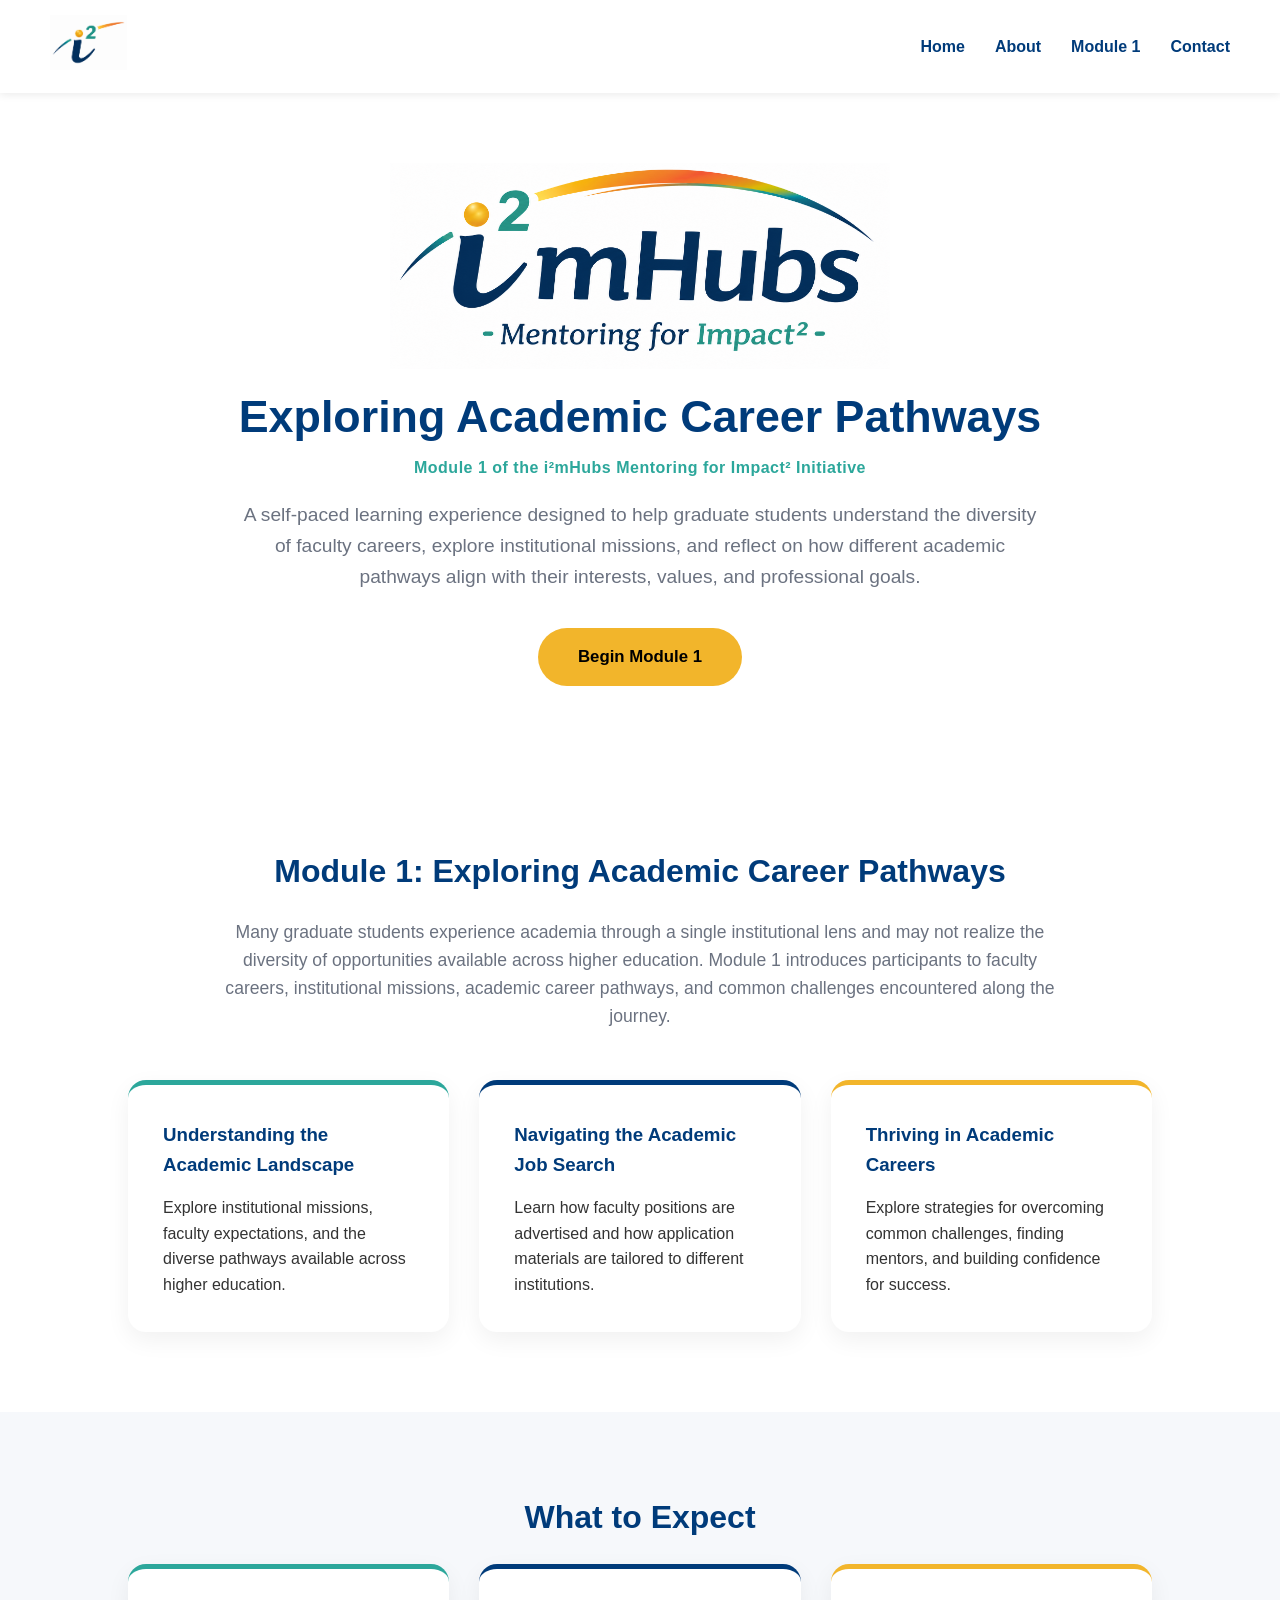
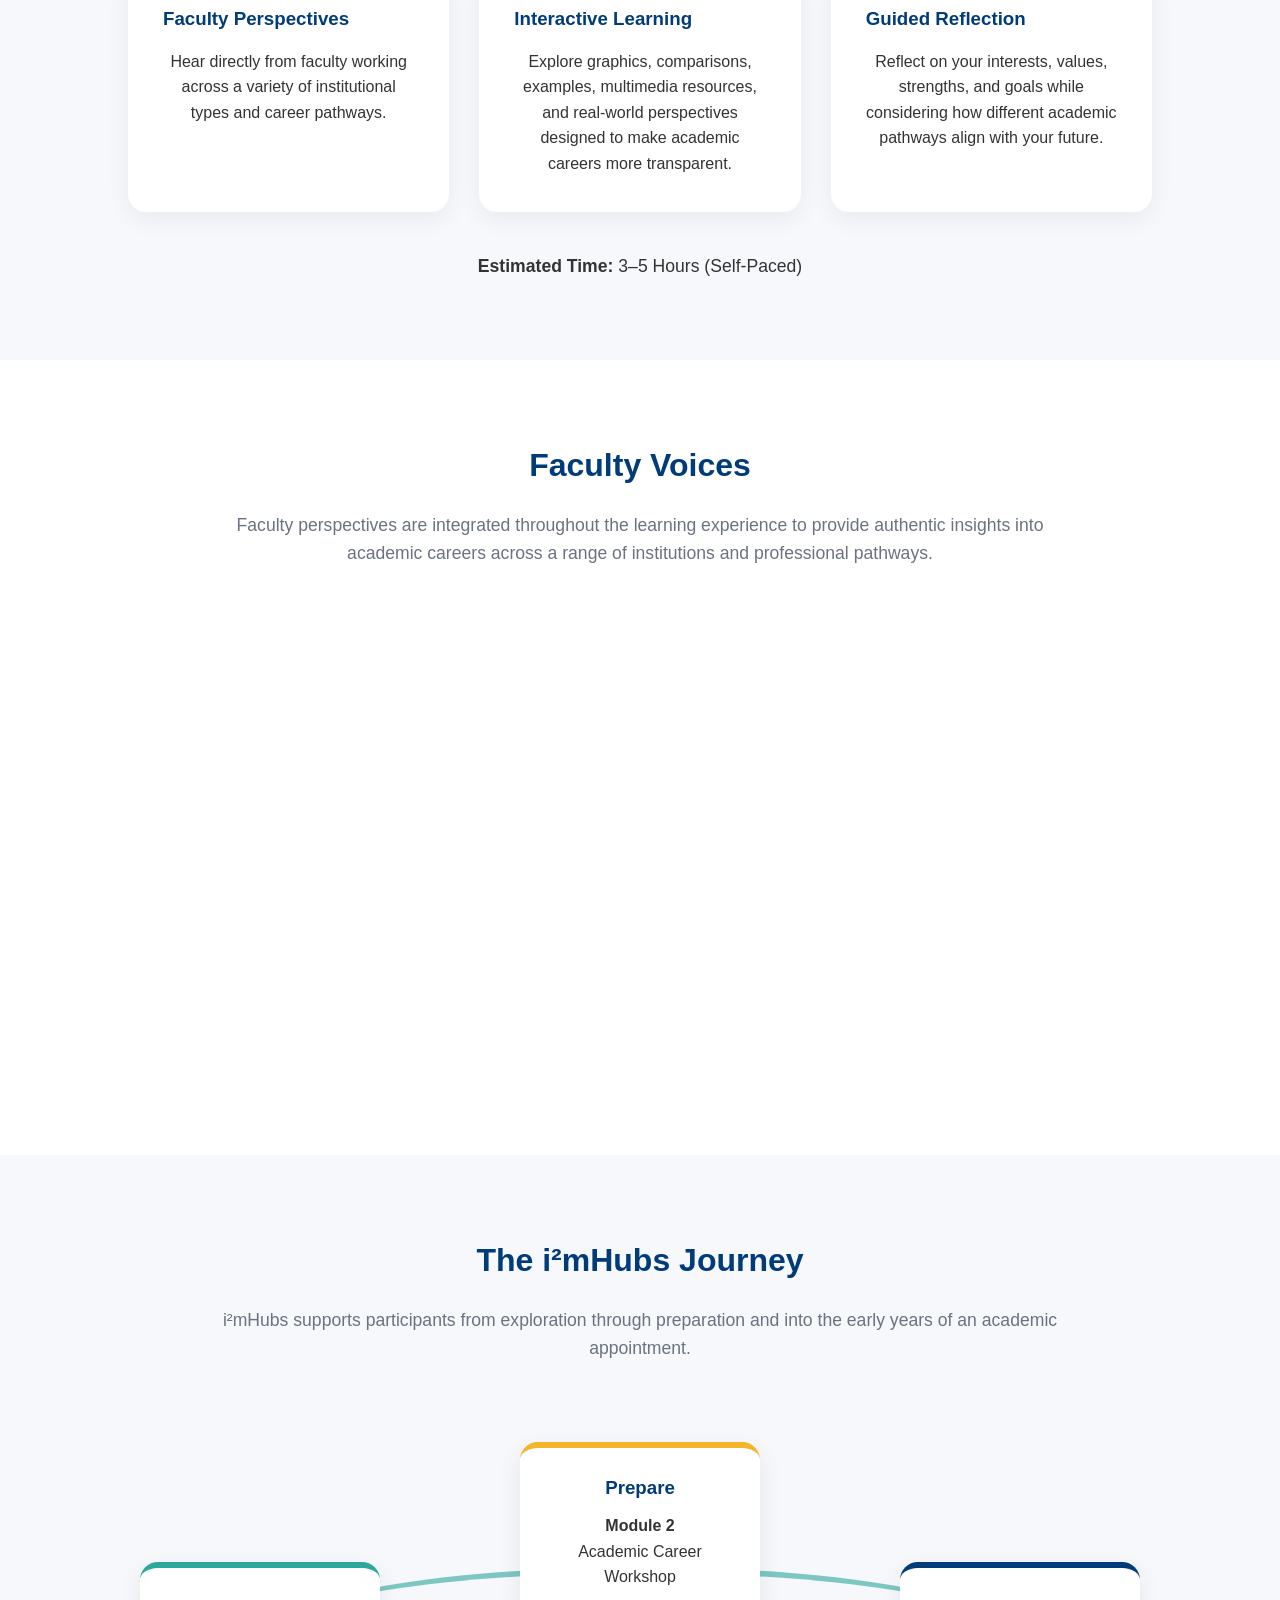
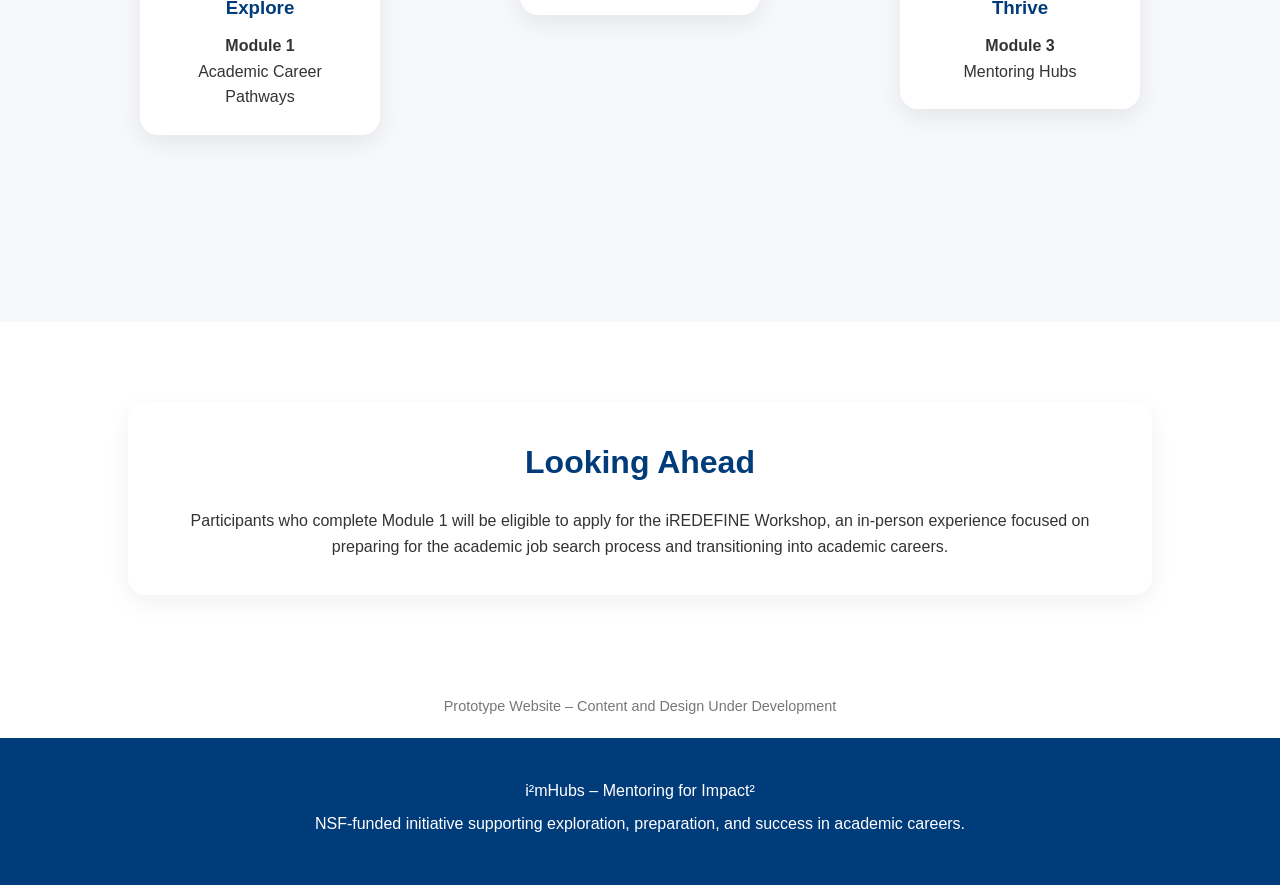
==== index.html @ 9383d646 "Update index.html" ====
<!DOCTYPE html>
<html lang="en">

<head>
    <meta charset="UTF-8">
    <meta name="viewport" content="width=device-width, initial-scale=1.0">
    <title>i²mHubs - Exploring Academic Career Pathways</title>

    <link rel="stylesheet" href="css/style.css">
</head>

<body>
 
<header>
    <nav class="navbar">

        <div class="logo">
            <img src="images/i2-icon.png" alt="i²mHubs">
        </div>

        <ul class="nav-links">
            <li><a href="index.html">Home</a></li>
            <li><a href="about.html">About</a></li>
            <li><a href="explore.html">Module 1</a></li>
            <li><a href="contact.html">Contact</a></li>
        </ul>

    </nav>
</header>

<section class="hero">

    <div class="hero-brand">

        <img src="images/i2mhubs-logo.png"
             alt="i²mHubs"
             class="hero-icon">

        <h1>Exploring Academic Career Pathways</h1>

        <p class="hero-subtitle">
            Module 1 of the i²mHubs Mentoring for Impact² Initiative
        </p>

        <p class="tagline">
            A self-paced learning experience designed to help graduate students
            understand the diversity of faculty careers, explore institutional
            missions, and reflect on how different academic pathways align with
            their interests, values, and professional goals.
        </p>

        <a href="explore.html" class="button">
            Begin Module 1
        </a>

    </div>

</section>

<section class="section">

    <h2>Module 1: Exploring Academic Career Pathways</h2>

    <p class="section-intro">
        Many graduate students experience academia through a single institutional
        lens and may not realize the diversity of opportunities available across
        higher education. Module 1 introduces participants to faculty careers,
        institutional missions, academic career pathways, and common challenges
        encountered along the journey.
    </p>

    <div class="card-grid">

        <div class="card">
            <h3>Understanding the Academic Landscape</h3>
            <p>
                Explore institutional missions, faculty expectations,
                and the diverse pathways available across higher education.
            </p>
        </div>

        <div class="card">
            <h3>Navigating the Academic Job Search</h3>
            <p>
                Learn how faculty positions are advertised and how
                application materials are tailored to different institutions.
            </p>
        </div>

        <div class="card">
            <h3>Thriving in Academic Careers</h3>
            <p>
                Explore strategies for overcoming common challenges,
                finding mentors, and building confidence for success.
            </p>
        </div>

    </div>

</section>

<section class="section pathway">

    <h2>What to Expect</h2>

    <div class="card-grid">

        <div class="card">
            <h3>Faculty Perspectives</h3>
            <p>
                Hear directly from faculty working across a variety of
                institutional types and career pathways.
            </p>
        </div>

        <div class="card">
            <h3>Interactive Learning</h3>
            <p>
                Explore graphics, comparisons, examples, multimedia resources,
                and real-world perspectives designed to make academic careers
                more transparent.
            </p>
        </div>

        <div class="card">
            <h3>Guided Reflection</h3>
            <p>
                Reflect on your interests, values, strengths, and goals while
                considering how different academic pathways align with your future.
            </p>
        </div>

    </div>

    <p style="margin-top:40px;text-align:center;font-size:1.1rem;">
        <strong>Estimated Time:</strong> 3–5 Hours (Self-Paced)
    </p>

</section>

<section class="section">

    <h2>Faculty Voices</h2>

    <p class="section-intro">
        Faculty perspectives are integrated throughout the learning experience
        to provide authentic insights into academic careers across a range of
        institutions and professional pathways.
    </p>

    <div style="text-align:center;">

        <iframe
            width="800"
            height="450"
            src="https://www.youtube.com/embed/XS2yKh8M8Zc"
            title="Faculty Perspective"
            frameborder="0"
            allowfullscreen>
        </iframe>

    </div>

</section>

<section class="section pathway">

    <h2>The i²mHubs Journey</h2>

    <p class="section-intro">
        i²mHubs supports participants from exploration through preparation
        and into the early years of an academic appointment.
    </p>

    <div class="journey-arc">

        <div class="journey-step journey-left">
            <h3>Explore </h3>
            <p><strong>Module 1</strong></p>
            <p>Academic Career Pathways</p>
        </div>

        <div class="journey-step journey-center">
            <h3>Prepare </h3>
            <p><strong>Module 2</strong></p>
            <p>Academic Career Workshop</p>
        </div>

        <div class="journey-step journey-right">
            <h3>Thrive</h3>
            <p><strong>Module 3</strong></p>
            <p>Mentoring Hubs</p>
        </div>

    </div>

</section>

<section class="section">

    <div class="card">

        <h2>Looking Ahead</h2>

        <p style="text-align:center;">
            Participants who complete Module 1 will be eligible to apply
            for the iREDEFINE Workshop, an in-person experience focused on
            preparing for the academic job search process and transitioning
            into academic careers.
        </p>

    </div>

</section>

<section class="nsf-note">

    <p>
        Prototype Website – Content and Design Under Development
    </p>

</section>

<footer>

    <p>i²mHubs – Mentoring for Impact²</p>

    <p>
        NSF-funded initiative supporting exploration, preparation,
        and success in academic careers.
    </p>

</footer>

</body>
</html>
---- css/style.css ----
:root {
    --navy: #003B7A;
    --teal: #2CA79B;
    --gold: #F2B52B;
    --light: #F7FAFC;
    --gray: #6B7280;
}

*{
    margin:0;
    padding:0;
    box-sizing:border-box;
}

html{
    scroll-behavior:smooth;
}

body{
    font-family:"Segoe UI", Arial, sans-serif;
    background:white;
    color:#333;
    line-height:1.6;
}

/* =========================
   NAVIGATION
========================= */

.navbar{
    display:flex;
    justify-content:space-between;
    align-items:center;

    padding:15px 50px;

    background:rgba(255,255,255,.96);

    backdrop-filter:blur(8px);

    position:sticky;
    top:0;
    z-index:1000;

    box-shadow:0 2px 8px rgba(0,0,0,.08);
}

.logo img{
    height:55px;
}

.nav-links{
    display:flex;
    list-style:none;
    gap:30px;
}

.nav-links a{
    text-decoration:none;
    color:var(--navy);
    font-weight:600;
    transition:.2s ease;
}

.nav-links a:hover{
    color:var(--teal);
}

/* =========================
   HERO
========================= */

.hero{
    padding:70px 20px 80px 20px;
    text-align:center;
    background:white;
}

.hero-brand{
    max-width:1000px;
    margin:auto;
}

.hero-icon{
    width:500px;
    max-width:90%;
    margin-bottom:15px;
}

.hero h1{
    font-size:2.8rem;
    color:var(--navy);
    margin-bottom:12px;
    line-height:1.15;
}

.hero-subtitle{
    color:var(--teal);
    font-weight:600;
    letter-spacing:.5px;
    margin-bottom:20px;
    font-size:1rem;
}

.tagline{
    font-size:1.2rem;
    color:var(--gray);
    max-width:800px;
    margin:auto;
}

/* =========================
   BUTTON
========================= */

.button{
    display:inline-block;
    margin-top:35px;

    background:var(--gold);
    color:black;

    text-decoration:none;

    padding:16px 40px;

    border-radius:50px;

    font-weight:700;
    font-size:1.05rem;

    transition:.25s ease;
}

.button:hover{
    transform:translateY(-3px);
    box-shadow:0 10px 25px rgba(0,0,0,.15);
}

/* =========================
   SECTIONS
========================= */

.section{
    padding:80px 10%;
}

.section h2{
    text-align:center;
    color:var(--navy);
    margin-bottom:20px;
    font-size:2rem;
}

.section-intro{
    text-align:center;
    max-width:850px;
    margin:0 auto 50px auto;
    color:var(--gray);
    font-size:1.1rem;
}

/* =========================
   CARDS
========================= */

.card-grid{
    display:grid;
    grid-template-columns:repeat(auto-fit,minmax(280px,1fr));
    gap:30px;
}

.card{
    background:white;
    padding:35px;
    border-radius:18px;

    box-shadow:
        0 8px 25px rgba(0,0,0,.06);

    transition:.3s ease;

    height:100%;
}

.card:hover{
    transform:translateY(-8px);

    box-shadow:
        0 15px 35px rgba(0,0,0,.12);
}

.card h3{
    color:var(--navy);
    margin-bottom:15px;
}

/* Colored accents */

.card-grid .card:nth-child(1){
    border-top:5px solid var(--teal);
}

.card-grid .card:nth-child(2){
    border-top:5px solid var(--navy);
}

.card-grid .card:nth-child(3){
    border-top:5px solid var(--gold);
}

/* =========================
   LIGHT SECTION
========================= */

.pathway{
    background:#f6f8fb;
}

.pathway p{
    text-align:center;
    max-width:900px;
    margin:auto;
}

/* =========================
   VIDEO
========================= */

.video-container{
    max-width:900px;
    margin:auto;
}

.video-container iframe{
    width:100%;
    aspect-ratio:16/9;
    height:auto;

    border:none;
    border-radius:18px;

    box-shadow:
        0 10px 30px rgba(0,0,0,.10);
}

/* =========================
   JOURNEY
========================= */

.journey-arc{
    position:relative;

    max-width:1000px;

    margin:60px auto;

    min-height:360px;
}

.journey-arc::before{
    content:"";

    position:absolute;

    left:12%;
    right:12%;

    top:145px;

    height:140px;

    border-top:6px solid var(--teal);

    border-radius:50%;

    opacity:.6;
}

.journey-step{
    position:absolute;

    width:240px;

    background:white;

    padding:25px;

    border-radius:18px;

    text-align:center;

    box-shadow:
        0 8px 25px rgba(0,0,0,.08);
}

.journey-step h3{
    margin-bottom:10px;
    color:var(--navy);
}

.journey-left{
    left:0;
    top:140px;
    border-top:6px solid var(--teal);
}

.journey-center{
    left:50%;
    transform:translateX(-50%);
    top:20px;
    border-top:6px solid var(--gold);
}

.journey-right{
    right:0;
    top:140px;
    border-top:6px solid var(--navy);
}

/* =========================
   NSF NOTE
========================= */

.nsf-note{
    text-align:center;
    padding:20px;
    color:#777;
    font-size:.9rem;
}

/* =========================
   FOOTER
========================= */

footer{
    background:var(--navy);
    color:white;
    text-align:center;
    padding:40px;
}

footer p{
    margin-bottom:8px;
}

/* =========================
   MOBILE
========================= */

@media (max-width:900px){

    .navbar{
        flex-direction:column;
        gap:15px;
        padding:20px;
    }

    .nav-links{
        flex-wrap:wrap;
        justify-content:center;
    }

    .hero{
        padding:40px 20px 60px 20px;
    }

    .hero-icon{
        width:320px;
    }

    .hero h1{
        font-size:2rem;
    }

    .tagline{
        font-size:1rem;
    }

    .section{
        padding:60px 8%;
    }

    .journey-arc{
        min-height:auto;
        display:flex;
        flex-direction:column;
        gap:25px;
    }

    .journey-arc::before{
        display:none;
    }

    .journey-step{
        position:relative;
        width:100%;
        left:auto;
        right:auto;
        top:auto;
        transform:none;
    }
}
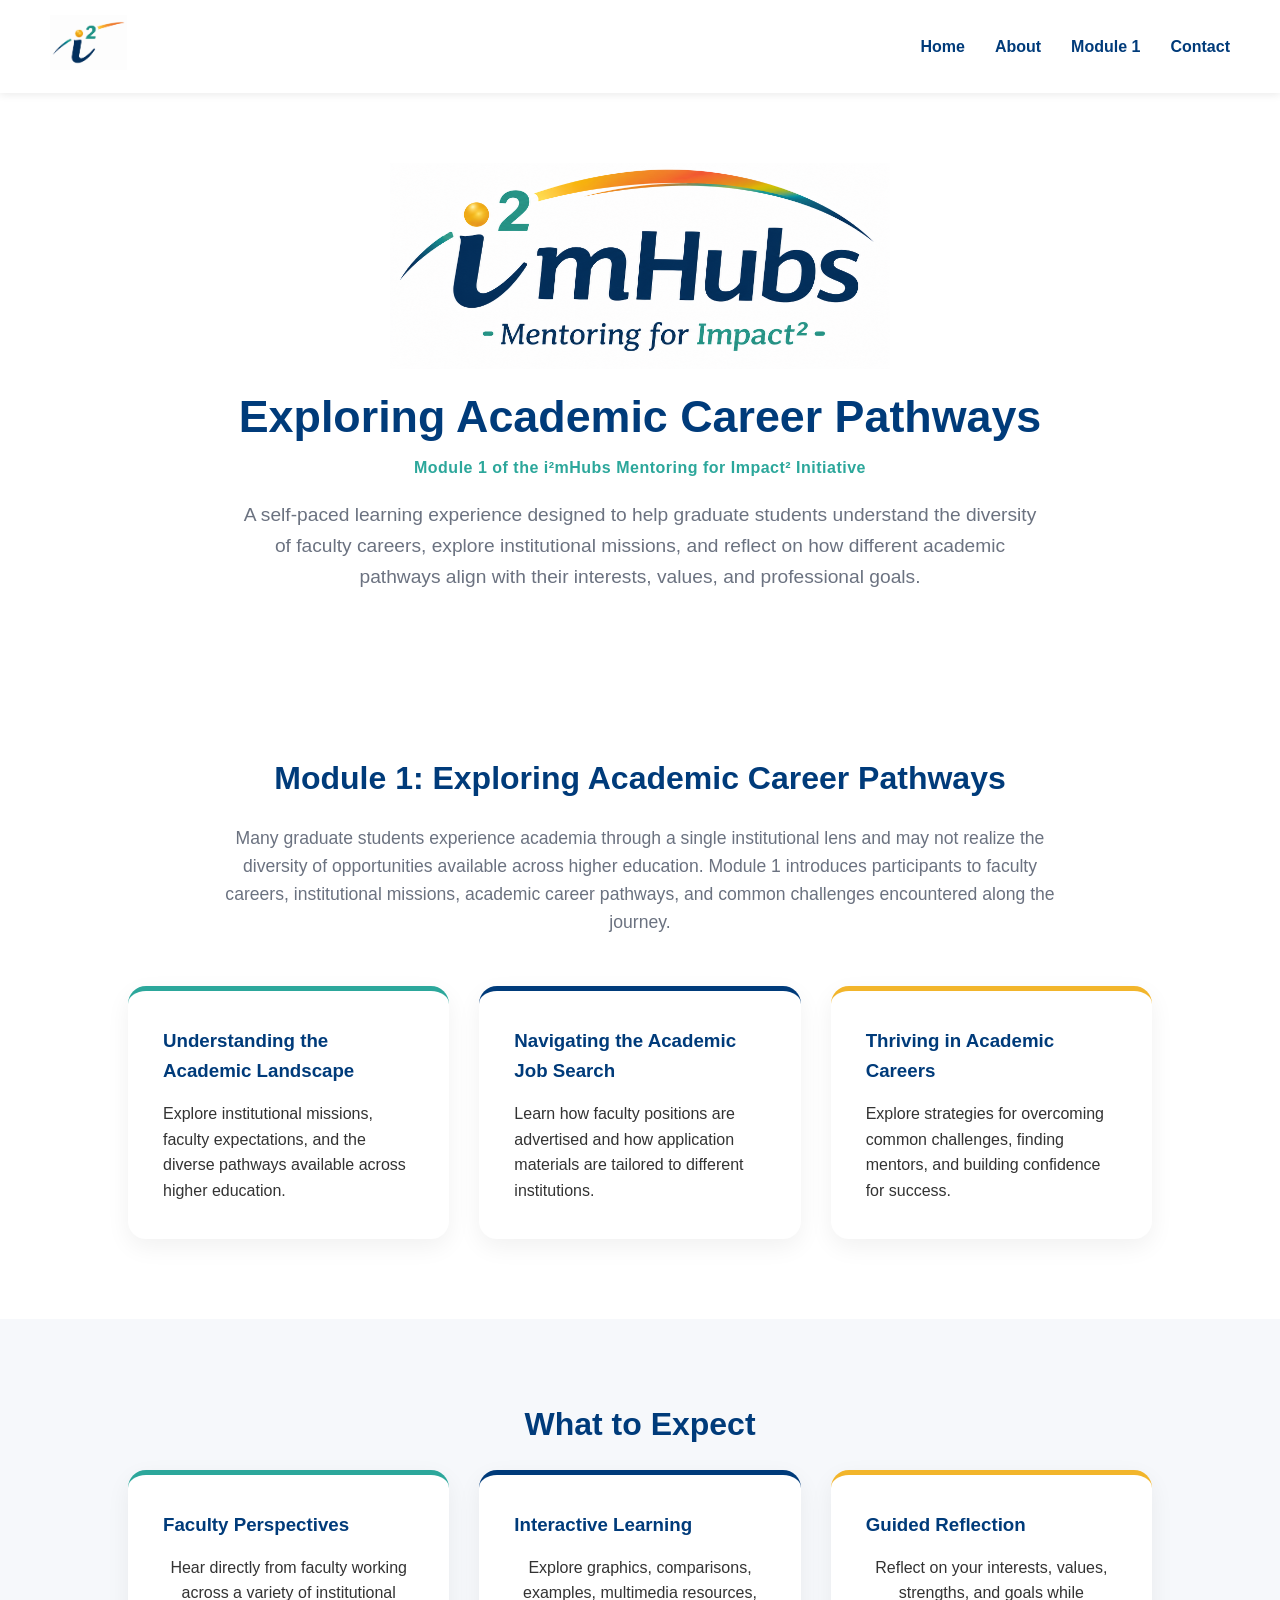
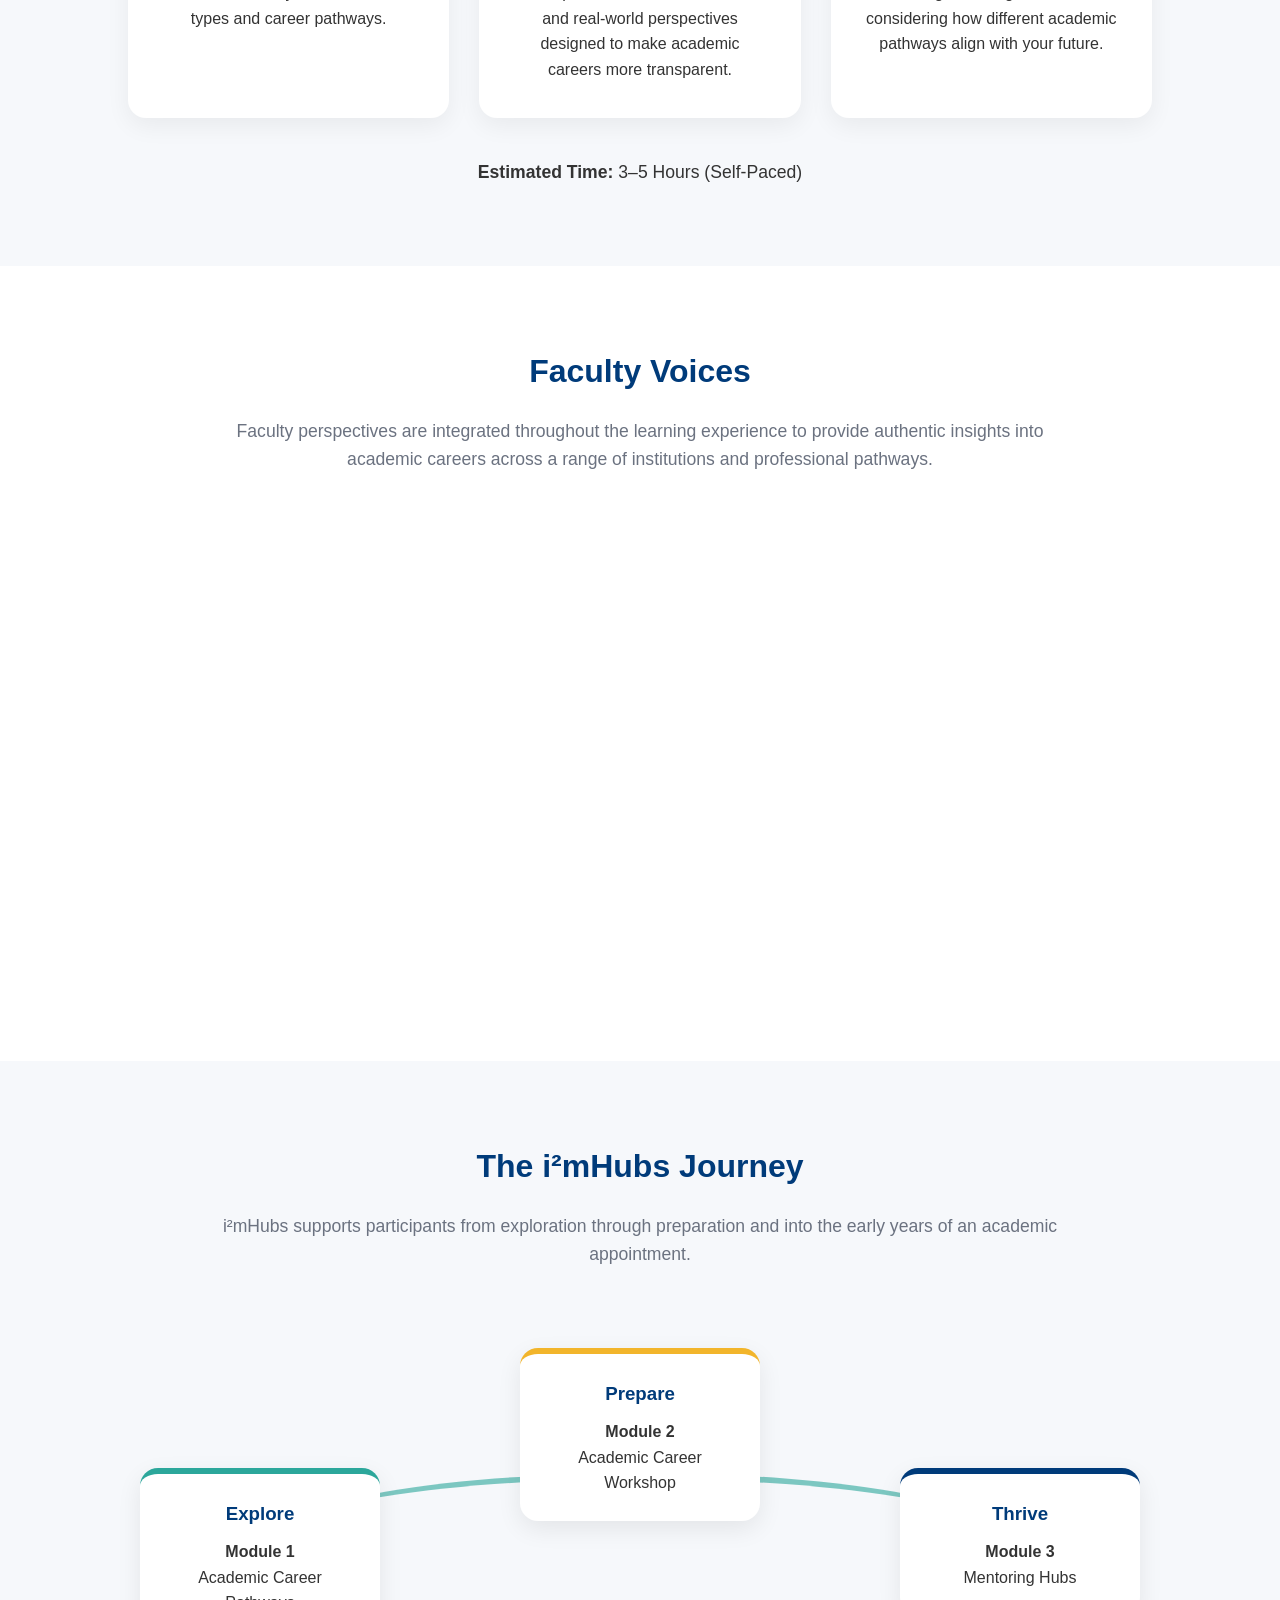
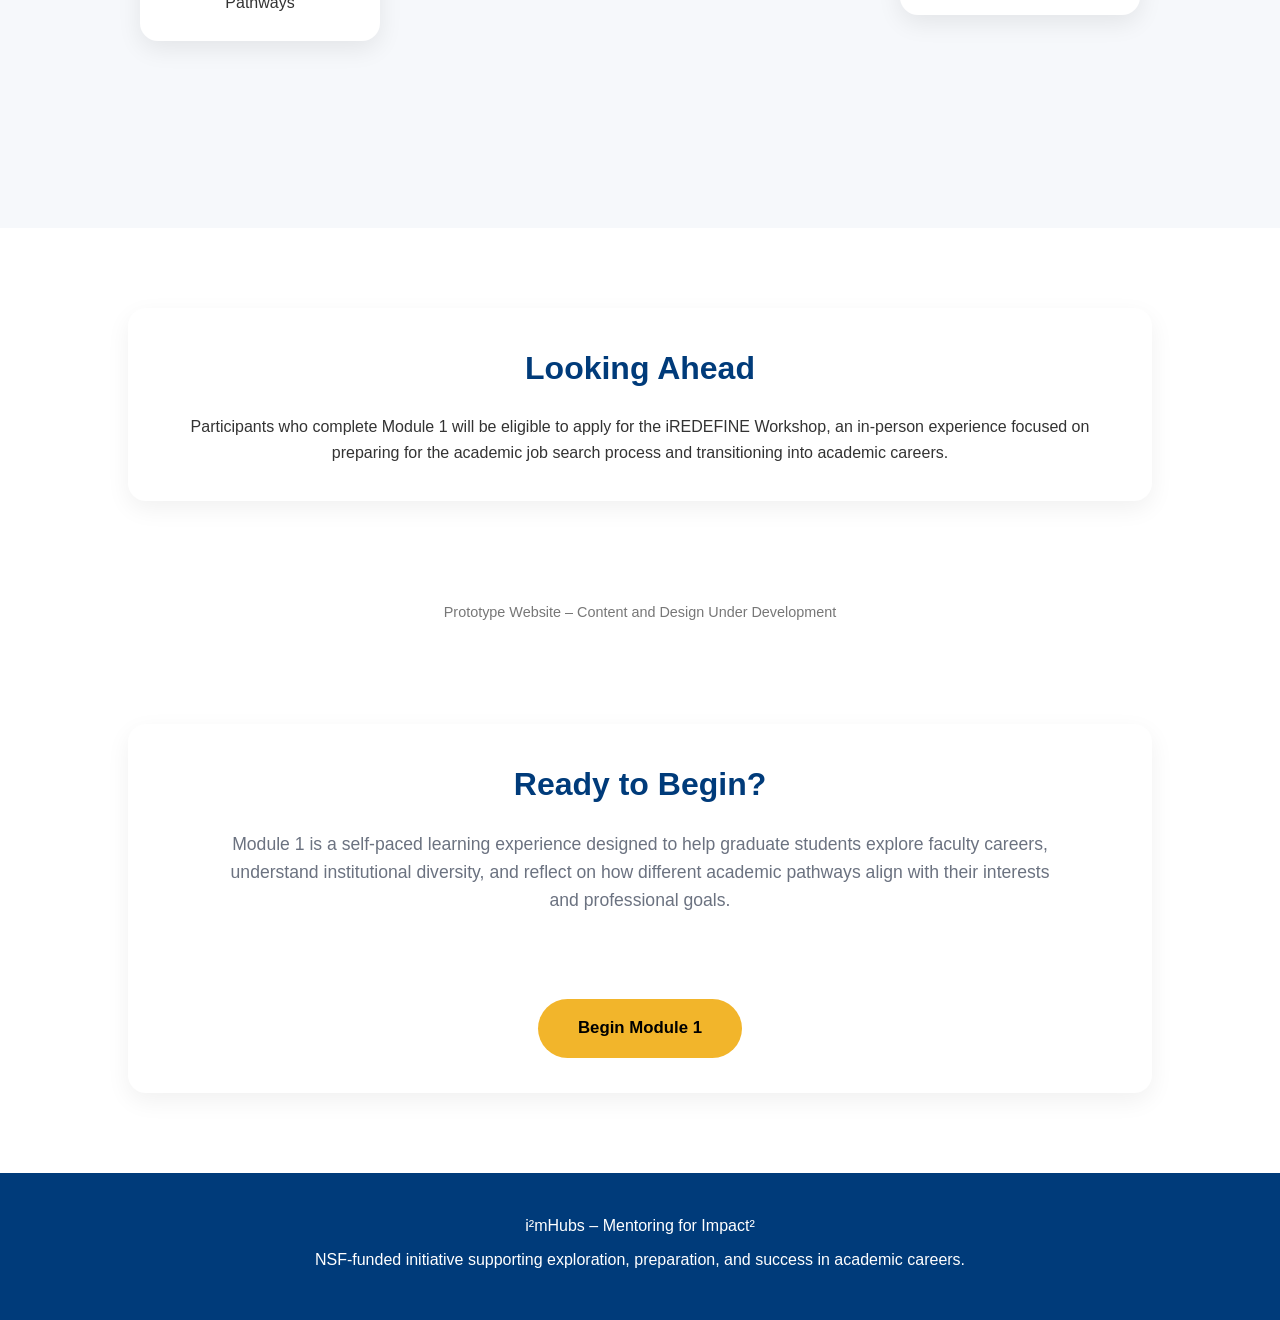
==== commit 0153e516: "Update index.html" ====
--- a/index.html
+++ b/index.html
@@ -48,10 +48,6 @@
             missions, and reflect on how different academic pathways align with
             their interests, values, and professional goals.
         </p>
-
-        <a href="explore.html" class="button">
-            Begin Module 1
-        </a>
 
     </div>
 
@@ -220,7 +216,31 @@
     </p>
 
 </section>
-
+<section class="section begin-module">
+
+    <div class="card">
+
+        <h2>Ready to Begin?</h2>
+
+        <p class="section-intro">
+            Module 1 is a self-paced learning experience designed to help
+            graduate students explore faculty careers, understand institutional
+            diversity, and reflect on how different academic pathways align
+            with their interests and professional goals.
+        </p>
+
+        <div style="text-align:center;">
+
+            <a href="explore.html" class="button">
+                Begin Module 1
+            </a>
+
+        </div>
+
+    </div>
+
+</section>
+    
 <footer>
 
     <p>i²mHubs – Mentoring for Impact²</p>
@@ -230,6 +250,7 @@
         and success in academic careers.
     </p>
 
+    
 </footer>
 
 </body>
--- a/css/style.css
+++ b/css/style.css
@@ -401,3 +401,137 @@
         transform:none;
     }
 }
+
+/* =========================
+   TEAM
+========================= */
+
+.team-card{
+    text-align:center;
+}
+
+.headshot{
+    width:180px;
+    height:180px;
+
+    object-fit:cover;
+
+    border-radius:50%;
+
+    display:block;
+
+    margin:0 auto 20px auto;
+
+    border:5px solid white;
+
+    box-shadow:
+        0 6px 20px rgba(0,0,0,.15);
+}
+
+/* =========================
+   TIMELINE
+========================= */
+
+.timeline-section{
+    background:#f8fbff;
+}
+
+.timeline{
+    max-width:900px;
+    margin:60px auto;
+    position:relative;
+}
+
+.timeline::before{
+    content:"";
+    position:absolute;
+    left:25px;
+    top:0;
+    bottom:0;
+    width:4px;
+
+    background:linear-gradient(
+        to bottom,
+        var(--teal),
+        var(--gold),
+        var(--navy)
+    );
+
+    border-radius:10px;
+}
+
+.timeline-item{
+    position:relative;
+    padding-left:80px;
+    margin-bottom:50px;
+}
+
+.timeline-dot{
+    position:absolute;
+    left:12px;
+    top:5px;
+
+    width:30px;
+    height:30px;
+
+    border-radius:50%;
+
+    background:var(--navy);
+
+    border:5px solid white;
+
+    box-shadow:0 3px 12px rgba(0,0,0,.15);
+}
+
+.timeline-item:nth-child(even) .timeline-dot{
+    background:var(--teal);
+}
+
+.timeline-item:nth-child(odd) .timeline-dot{
+    background:var(--gold);
+}
+
+.timeline-content{
+    background:white;
+
+    padding:25px;
+
+    border-radius:16px;
+
+    box-shadow:0 6px 20px rgba(0,0,0,.08);
+}
+
+.timeline-content h3{
+    color:var(--navy);
+    margin-bottom:10px;
+}
+
+.future{
+    background:var(--navy) !important;
+
+    animation:pulse 2s infinite;
+}
+
+@keyframes pulse{
+
+    0%{
+        box-shadow:0 0 0 0 rgba(44,167,155,.5);
+    }
+
+    70%{
+        box-shadow:0 0 0 12px rgba(44,167,155,0);
+    }
+
+    100%{
+        box-shadow:0 0 0 0 rgba(44,167,155,0);
+    }
+
+}
+
+@media (max-width:768px){
+
+    .timeline-item{
+        padding-left:65px;
+    }
+
+}
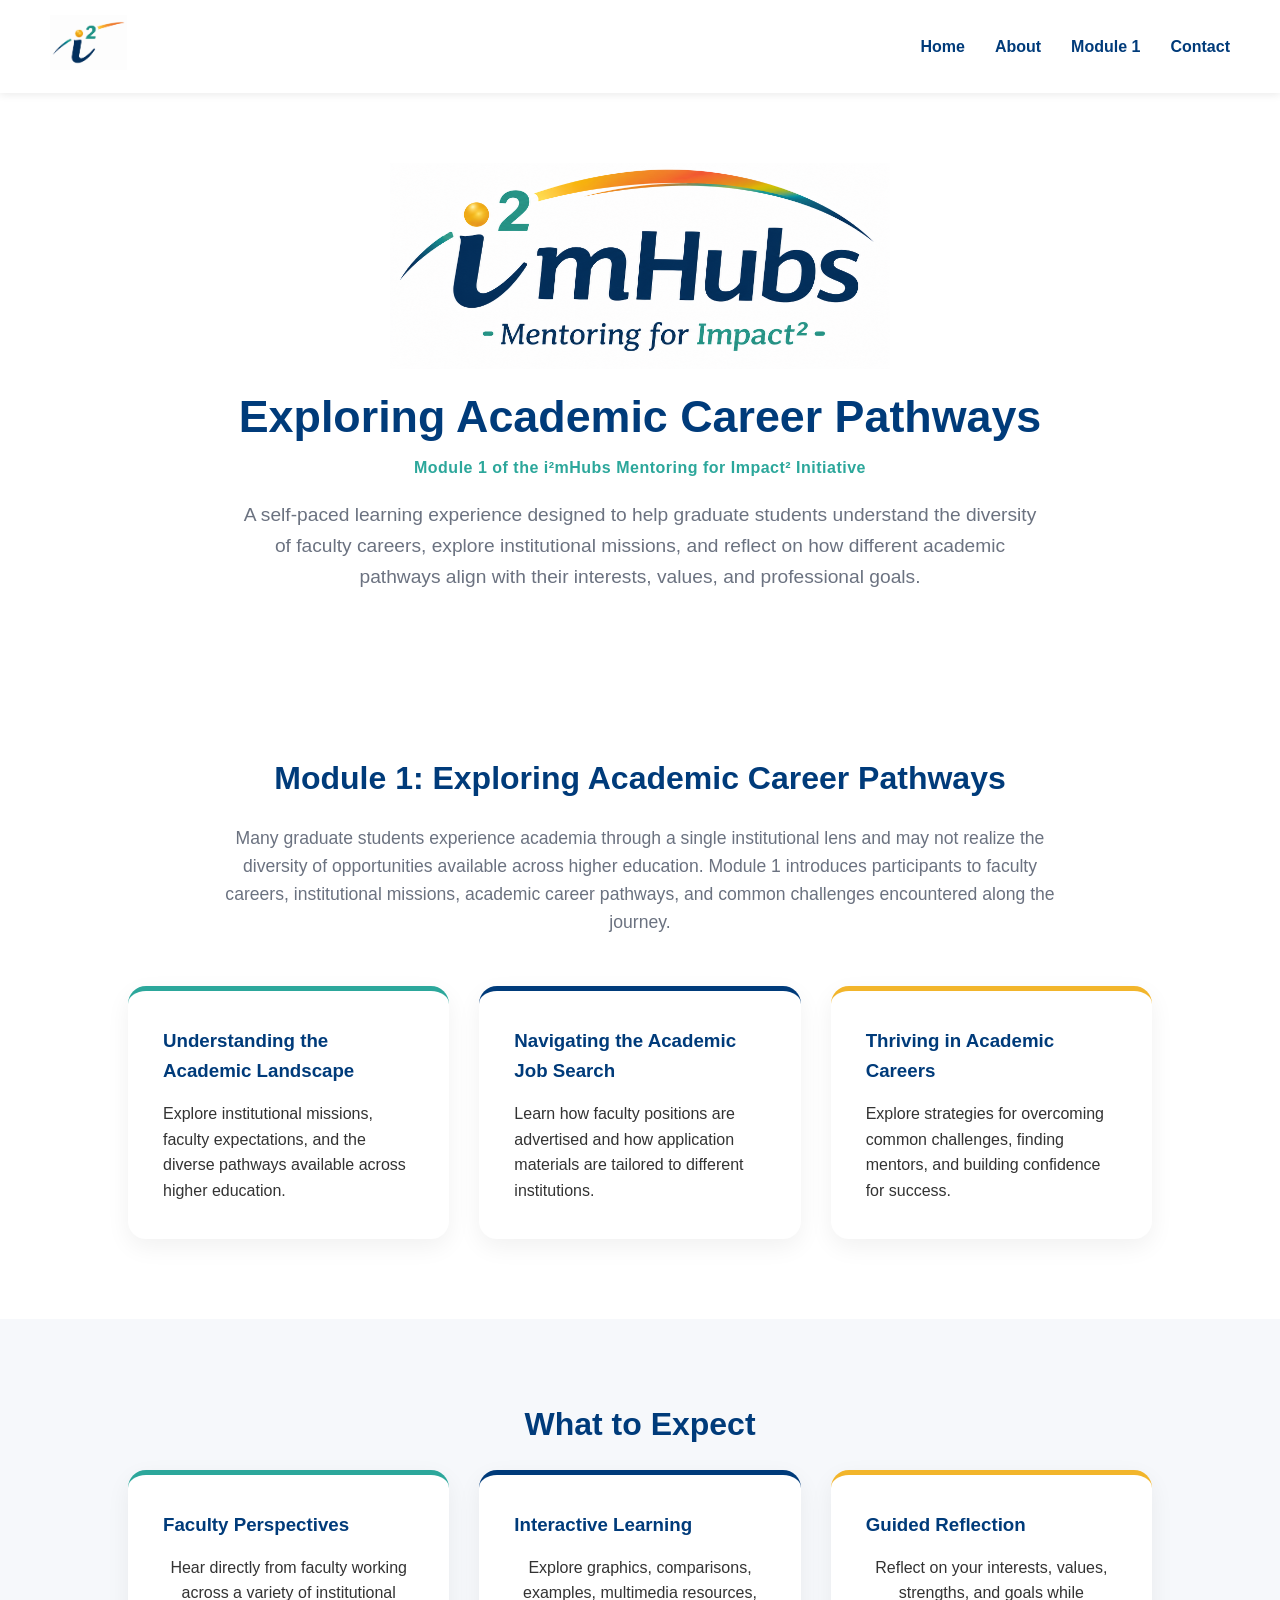
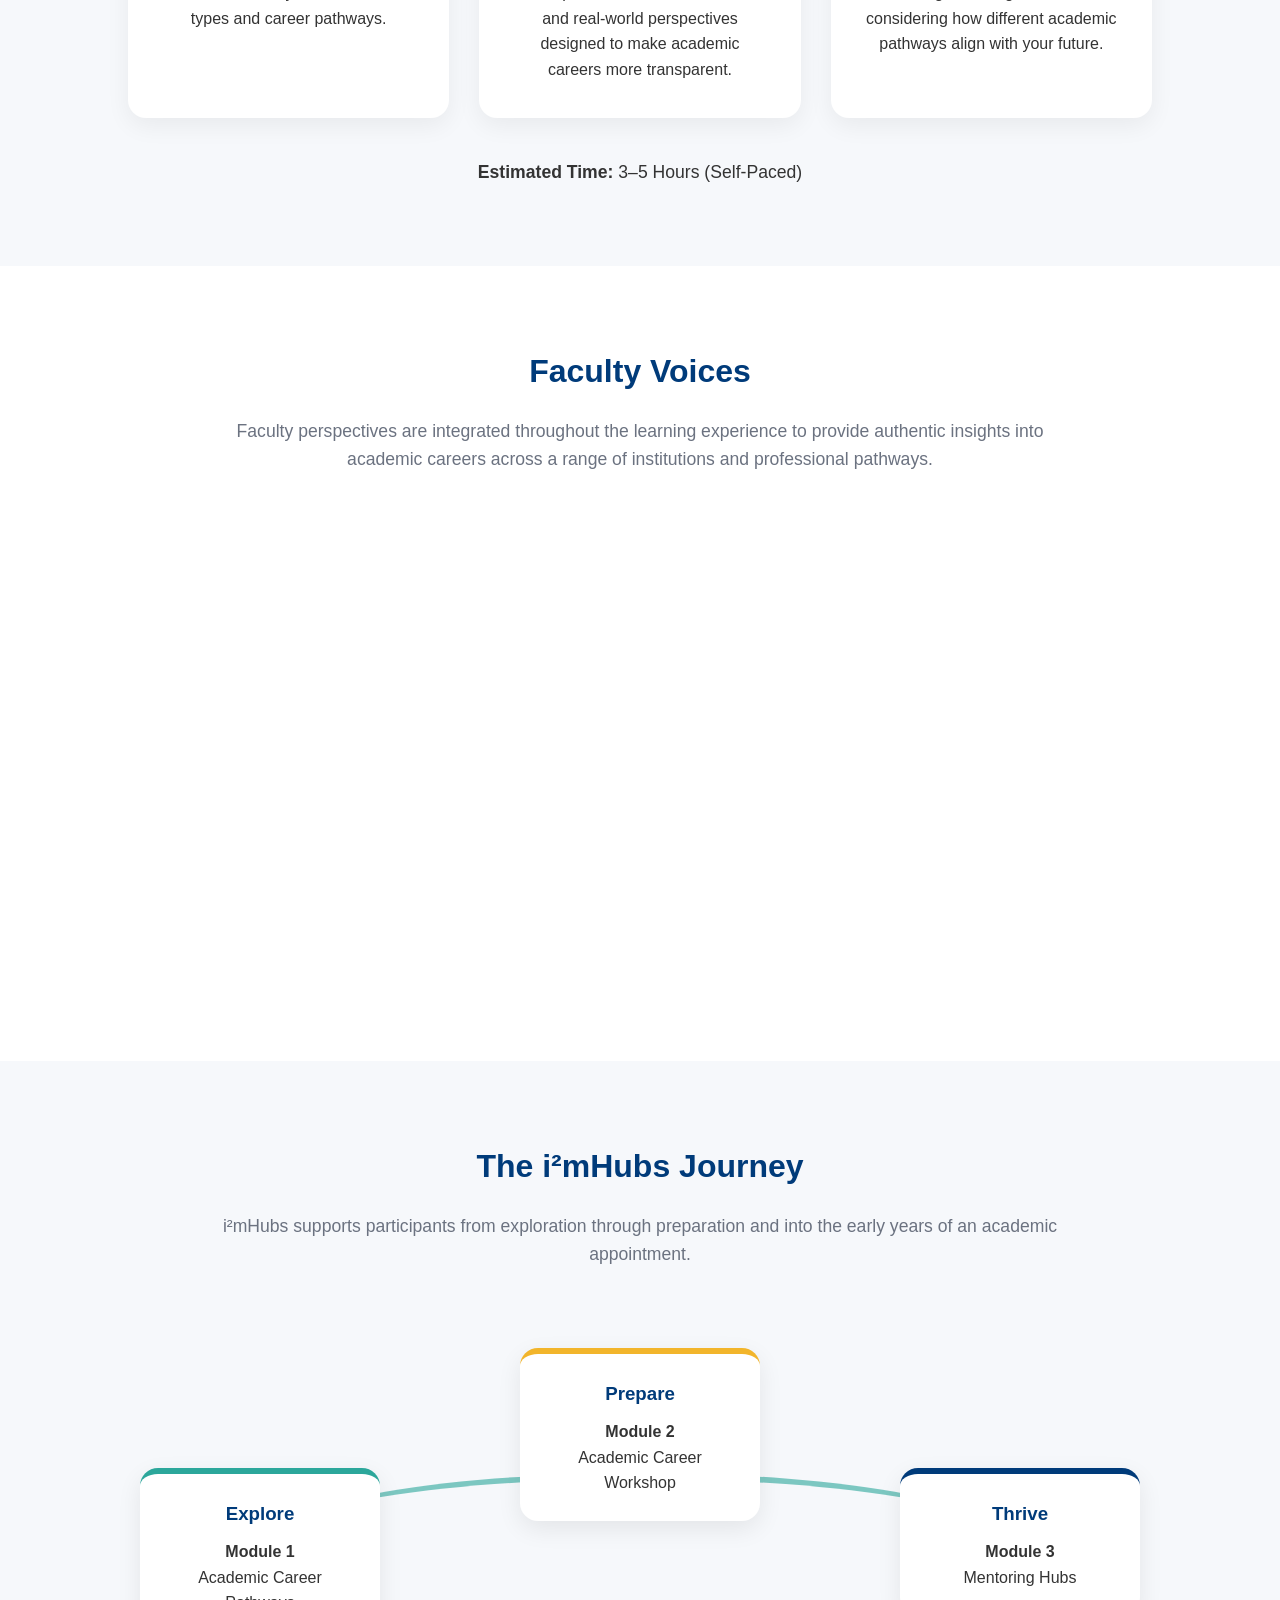
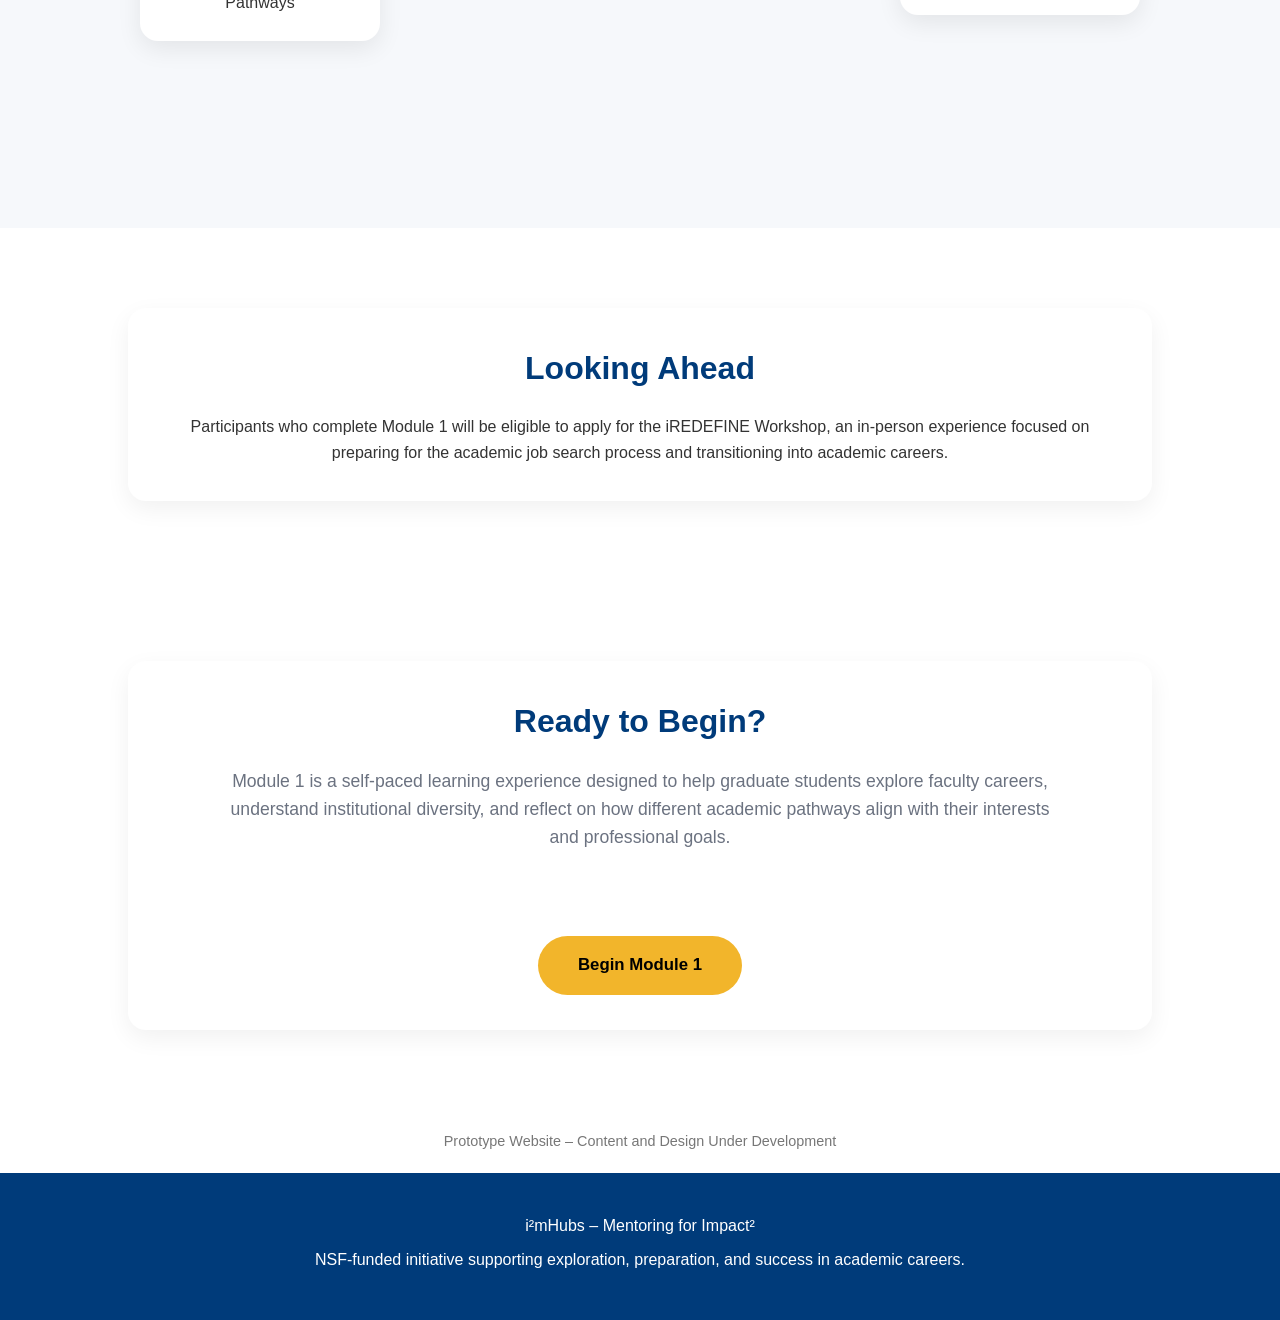
==== commit 823ea272: "Update index.html" ====
--- a/index.html
+++ b/index.html
@@ -209,13 +209,6 @@
 
 </section>
 
-<section class="nsf-note">
-
-    <p>
-        Prototype Website – Content and Design Under Development
-    </p>
-
-</section>
 <section class="section begin-module">
 
     <div class="card">
@@ -241,6 +234,14 @@
 
 </section>
     
+<section class="nsf-note">
+
+    <p>
+        Prototype Website – Content and Design Under Development
+    </p>
+
+</section>    
+    
 <footer>
 
     <p>i²mHubs – Mentoring for Impact²</p>
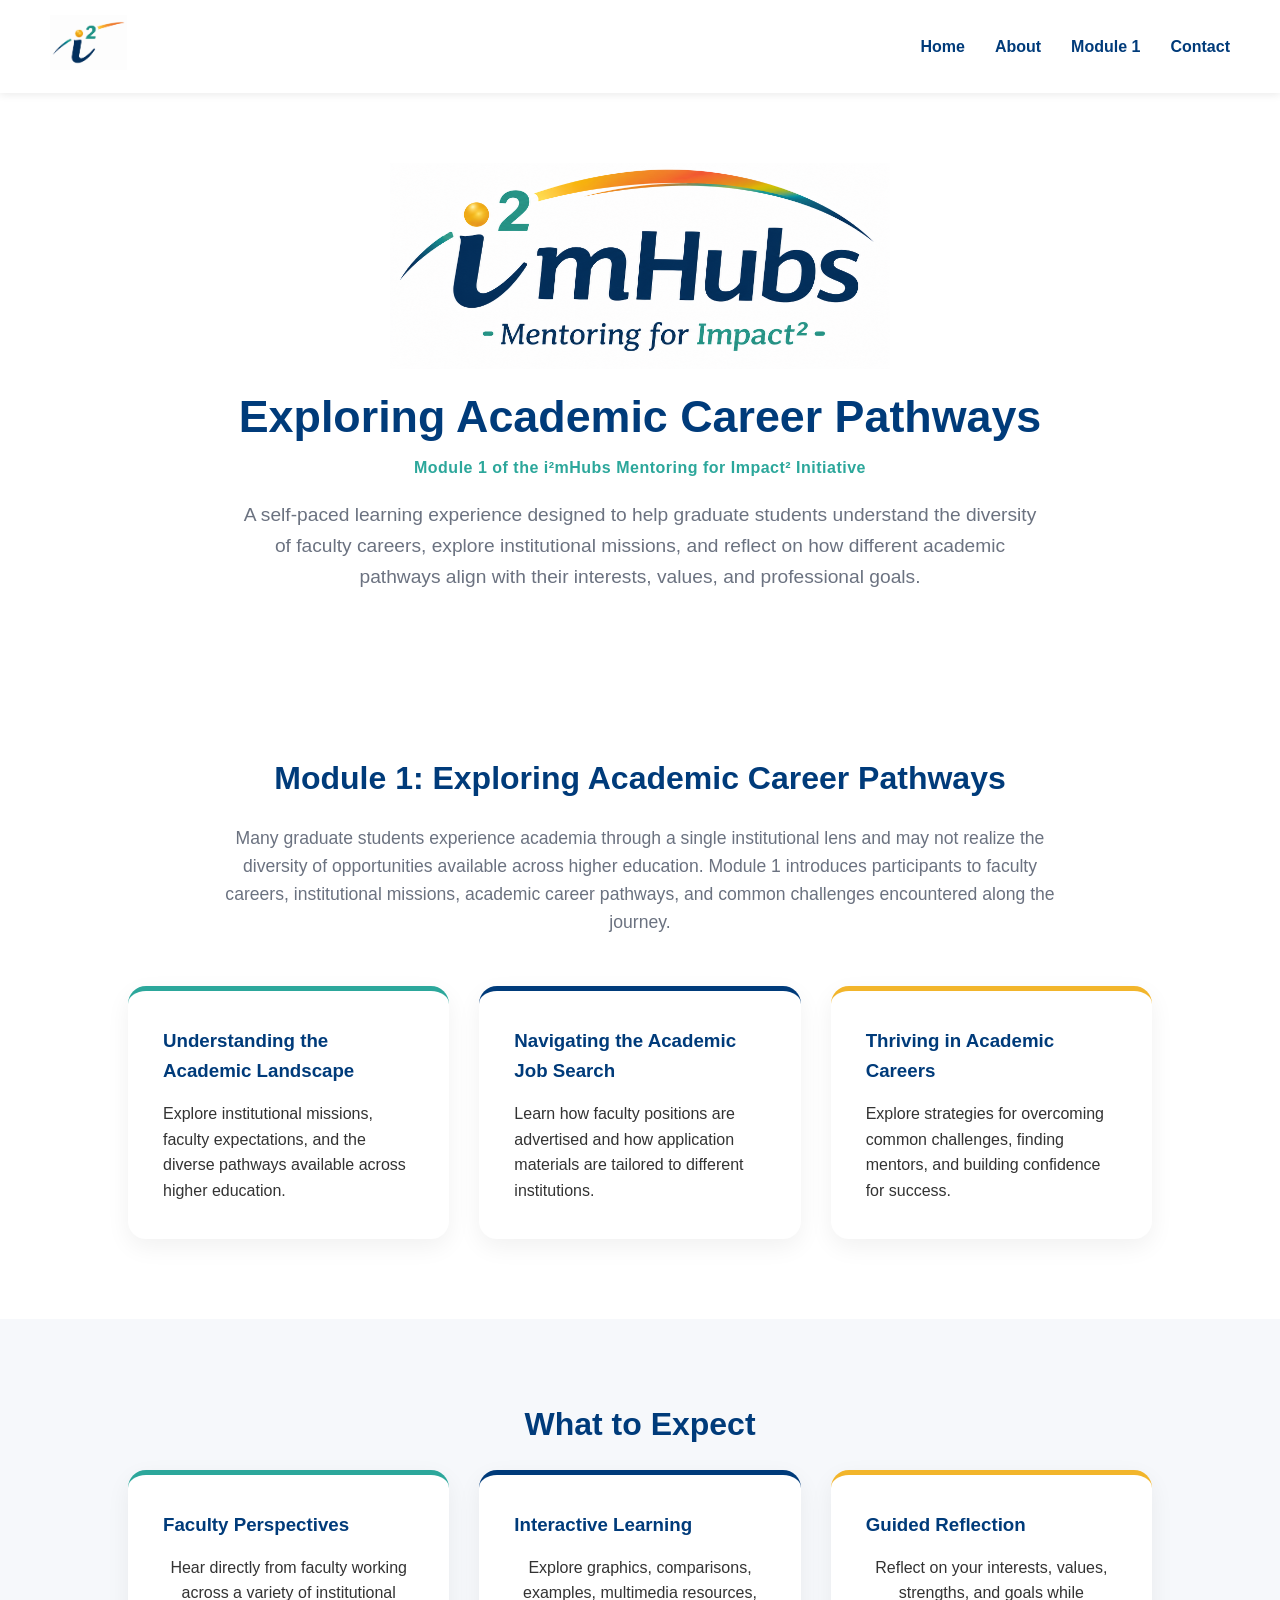
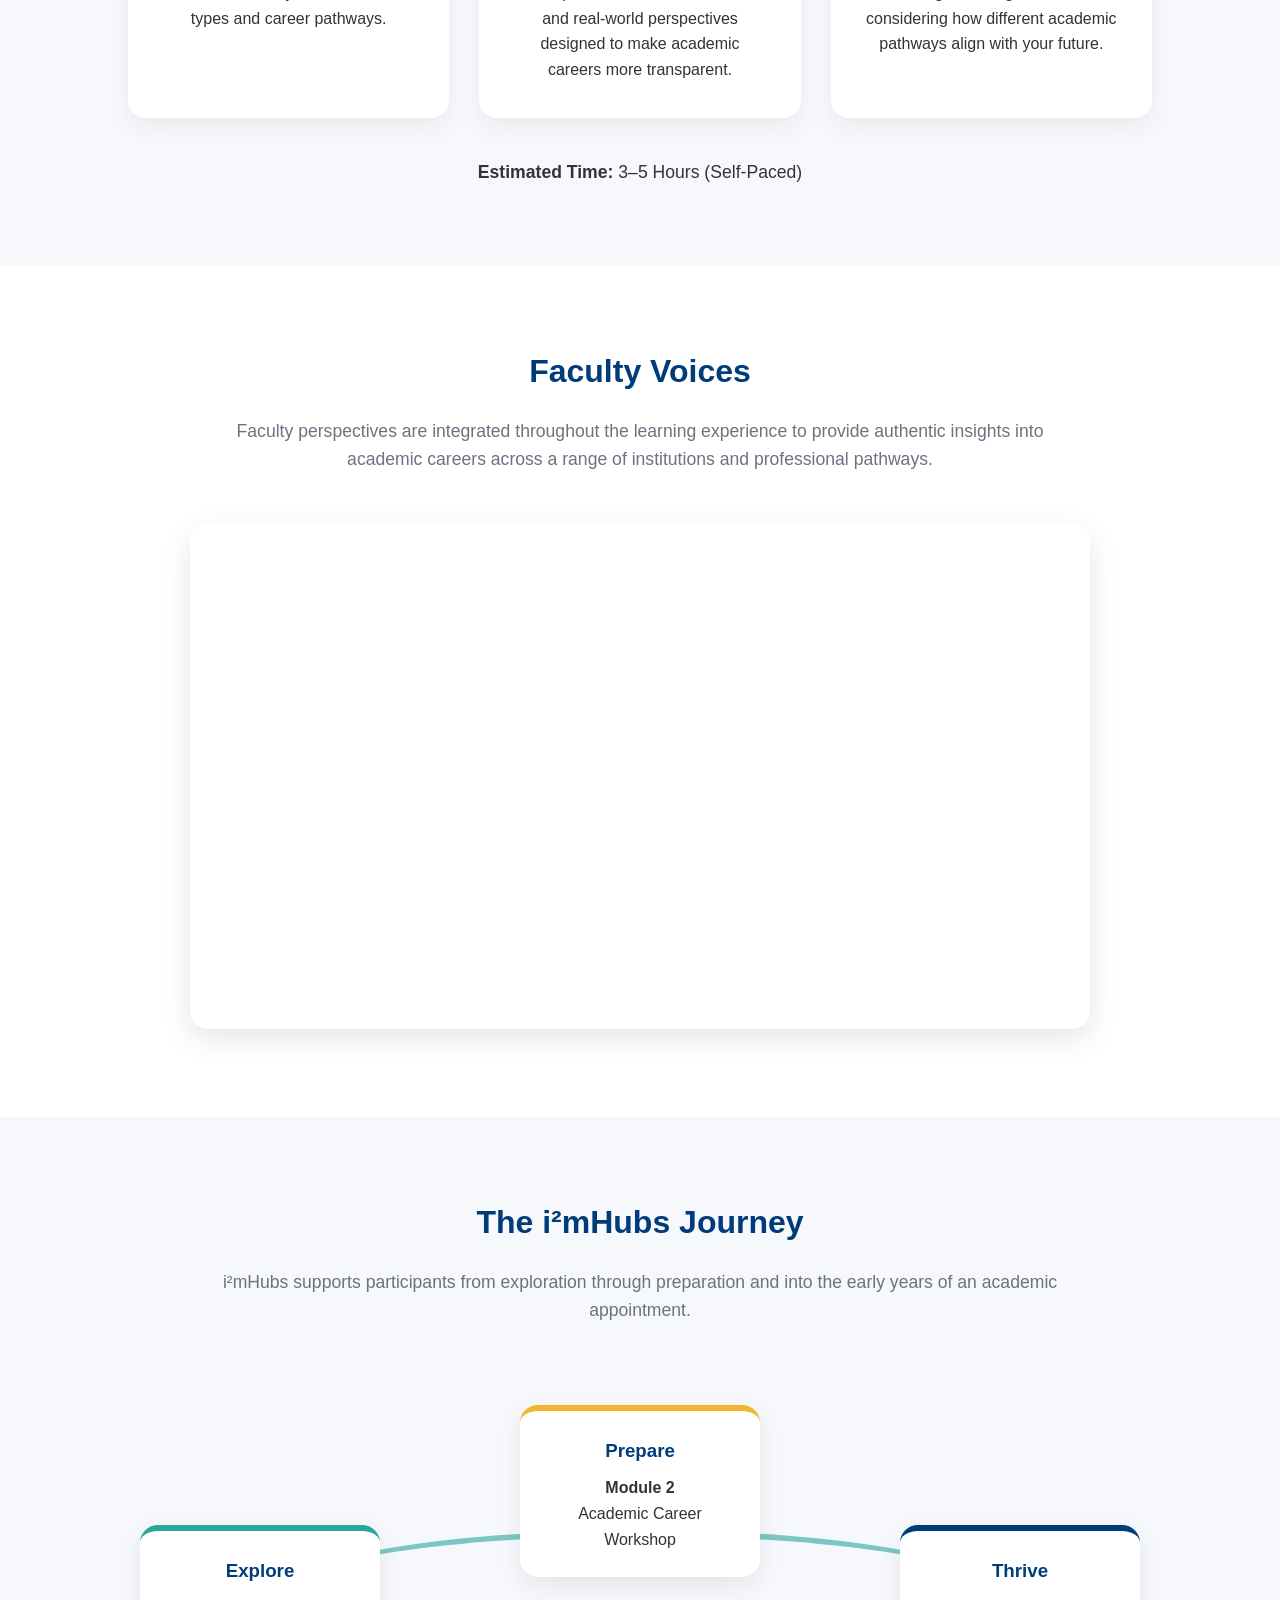
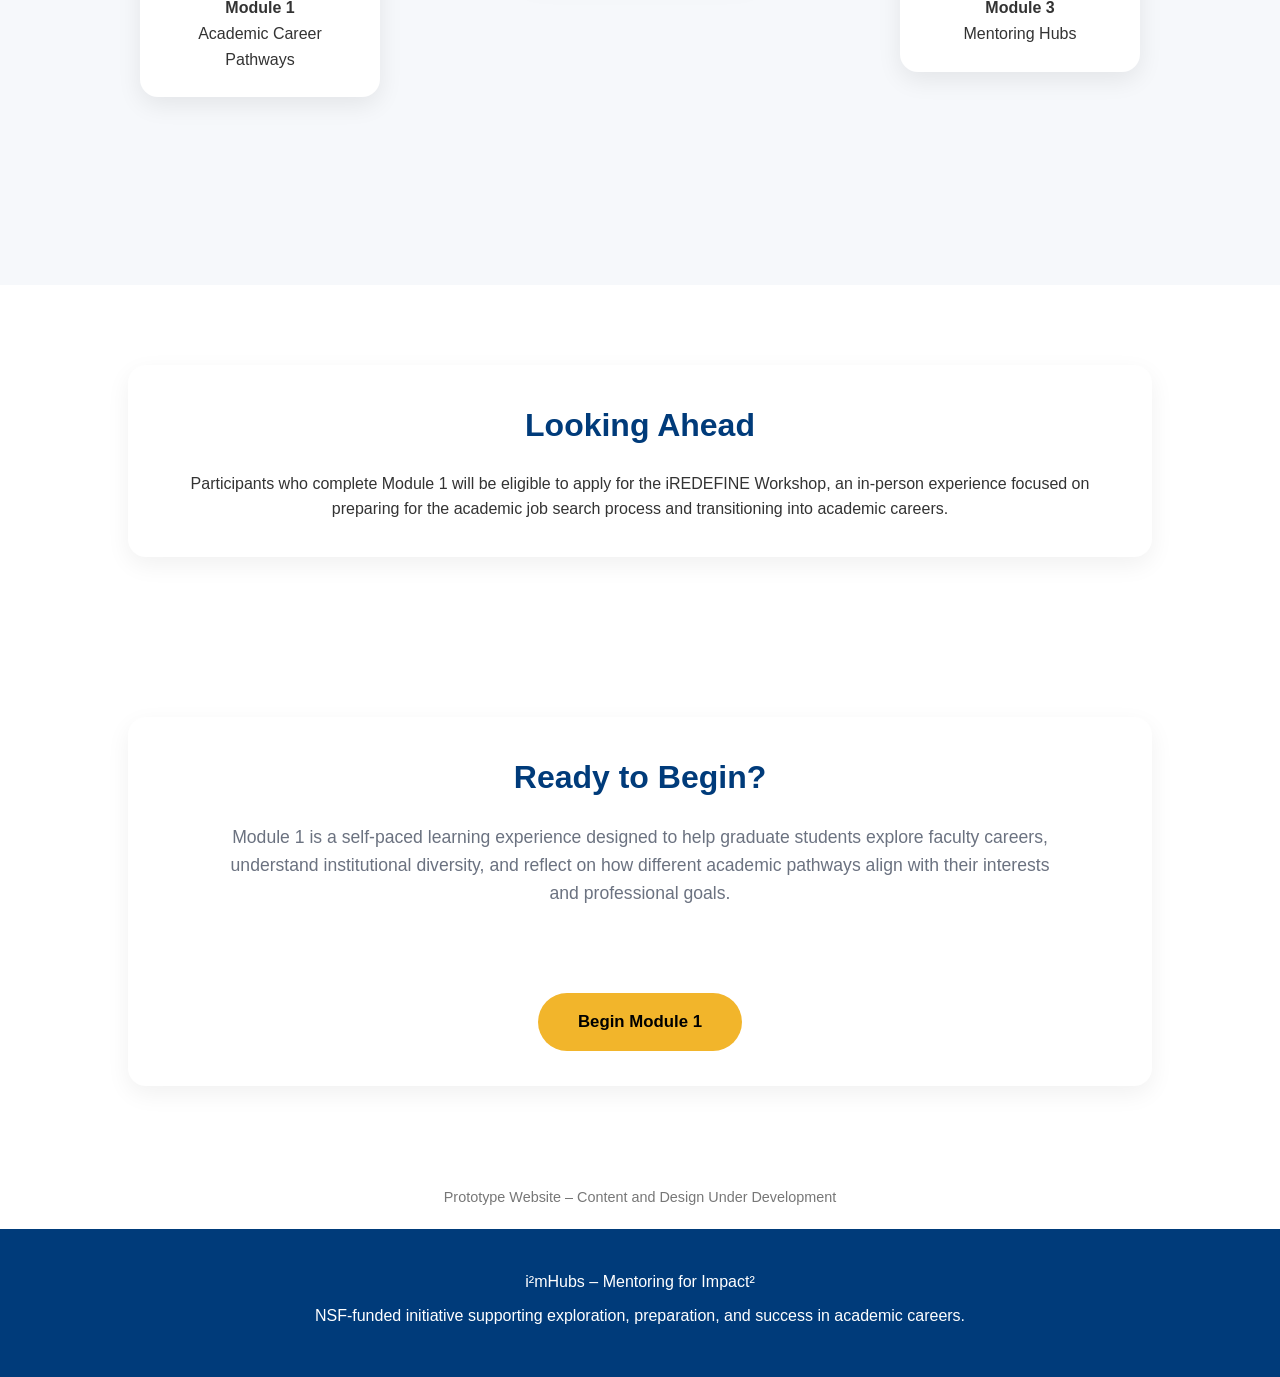
==== commit aa3a9420: "Update index.html" ====
--- a/index.html
+++ b/index.html
@@ -144,18 +144,13 @@
         institutions and professional pathways.
     </p>
 
-    <div style="text-align:center;">
-
-        <iframe
-            width="800"
-            height="450"
-            src="https://www.youtube.com/embed/XS2yKh8M8Zc"
-            title="Faculty Perspective"
-            frameborder="0"
-            allowfullscreen>
-        </iframe>
-
-    </div>
+<div class="video-container">
+    <iframe
+        src="https://www.youtube.com/embed/XS2yKh8M8Zc"
+        title="Faculty Perspective"
+        allowfullscreen>
+    </iframe>
+</div>
 
 </section>
 
--- a/css/style.css
+++ b/css/style.css
@@ -411,8 +411,8 @@
 }
 
 .headshot{
-    width:180px;
-    height:180px;
+    width:160px;
+    height:160px;
 
     object-fit:cover;
 
@@ -535,3 +535,40 @@
     }
 
 }
+
+/* =========================
+   University Logos
+========================= */
+
+.university-logo{
+    max-width:100px;
+    height:auto;
+    margin:15px auto;
+    display:block;
+}
+
+/* =========================
+   PARTNERS
+========================= */
+
+.partners-section{
+    text-align:center;
+}
+
+.partners-logos{
+    display:flex;
+    justify-content:center;
+    align-items:center;
+    gap:60px;
+    flex-wrap:wrap;
+    margin-top:30px;
+}
+
+.partner-logo{
+    max-height:90px;
+    width:auto;
+}
+
+.nsf-logo{
+    max-height:110px;
+}
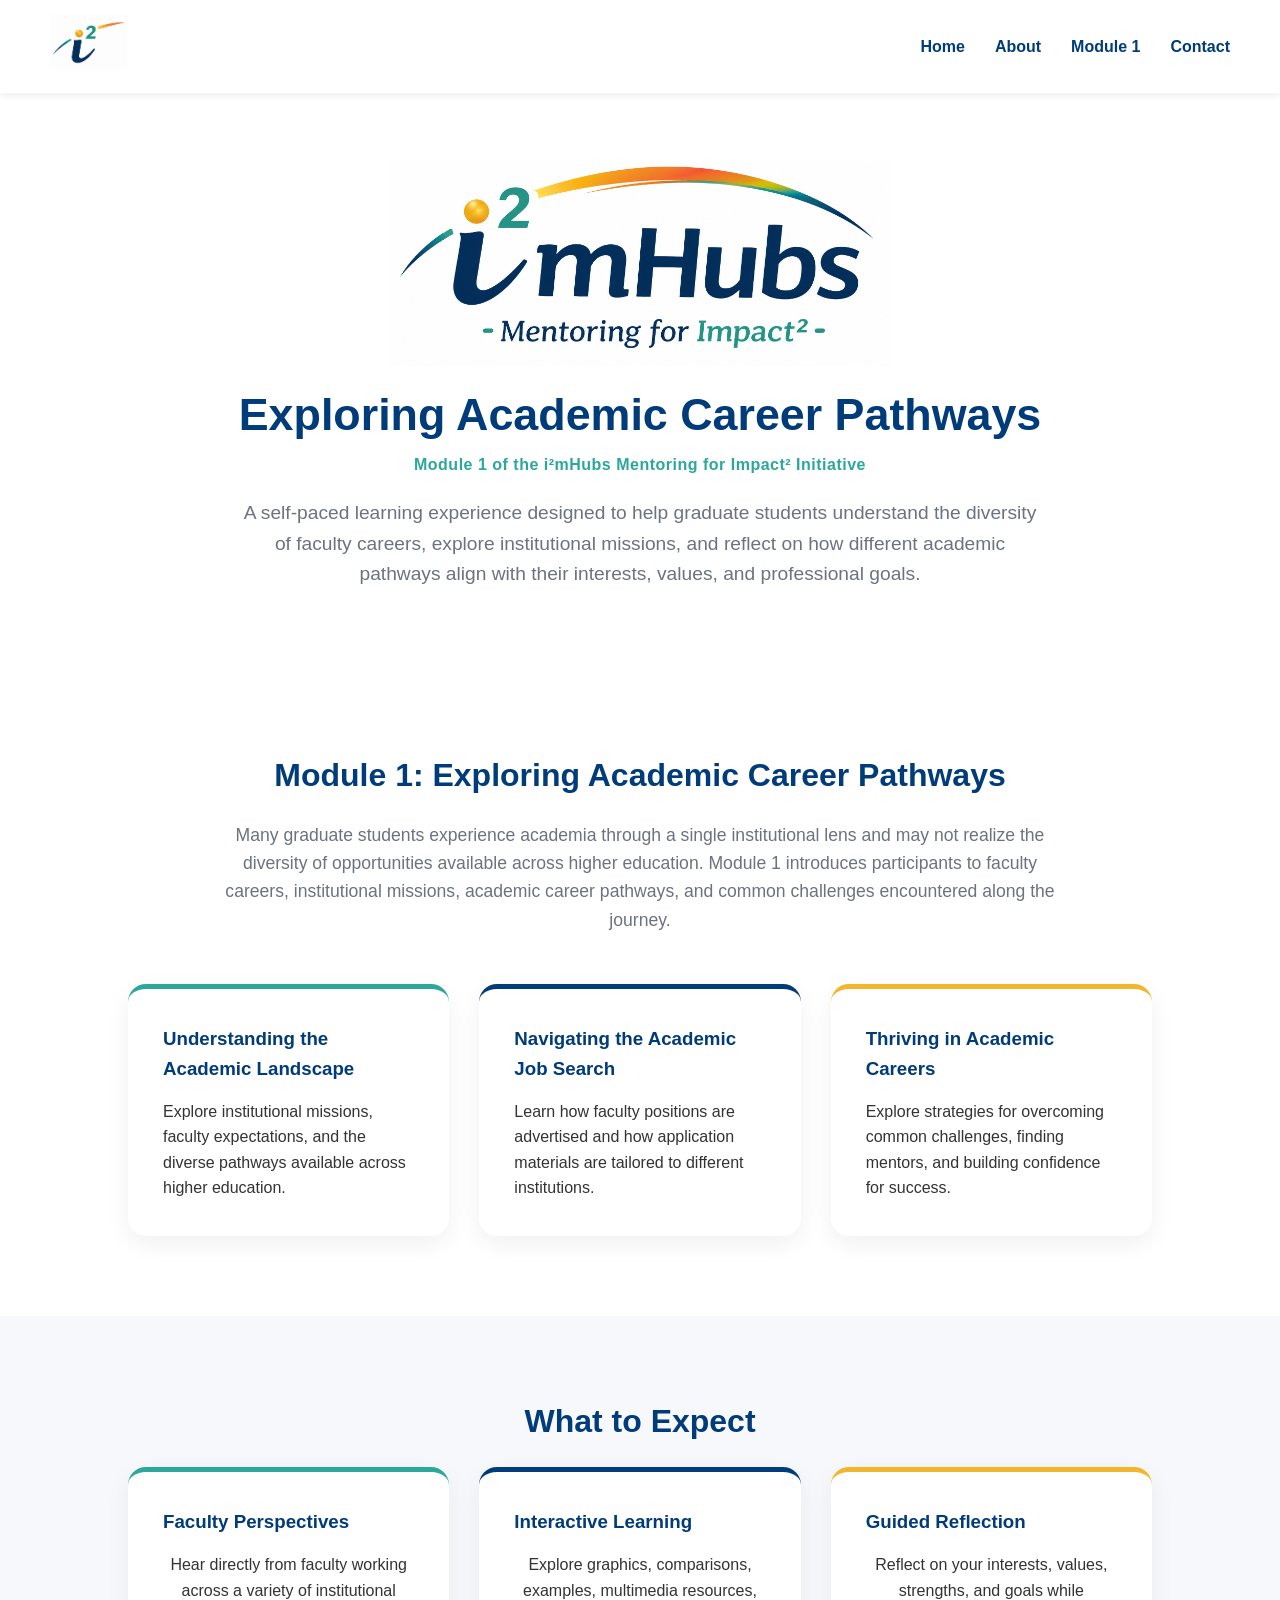
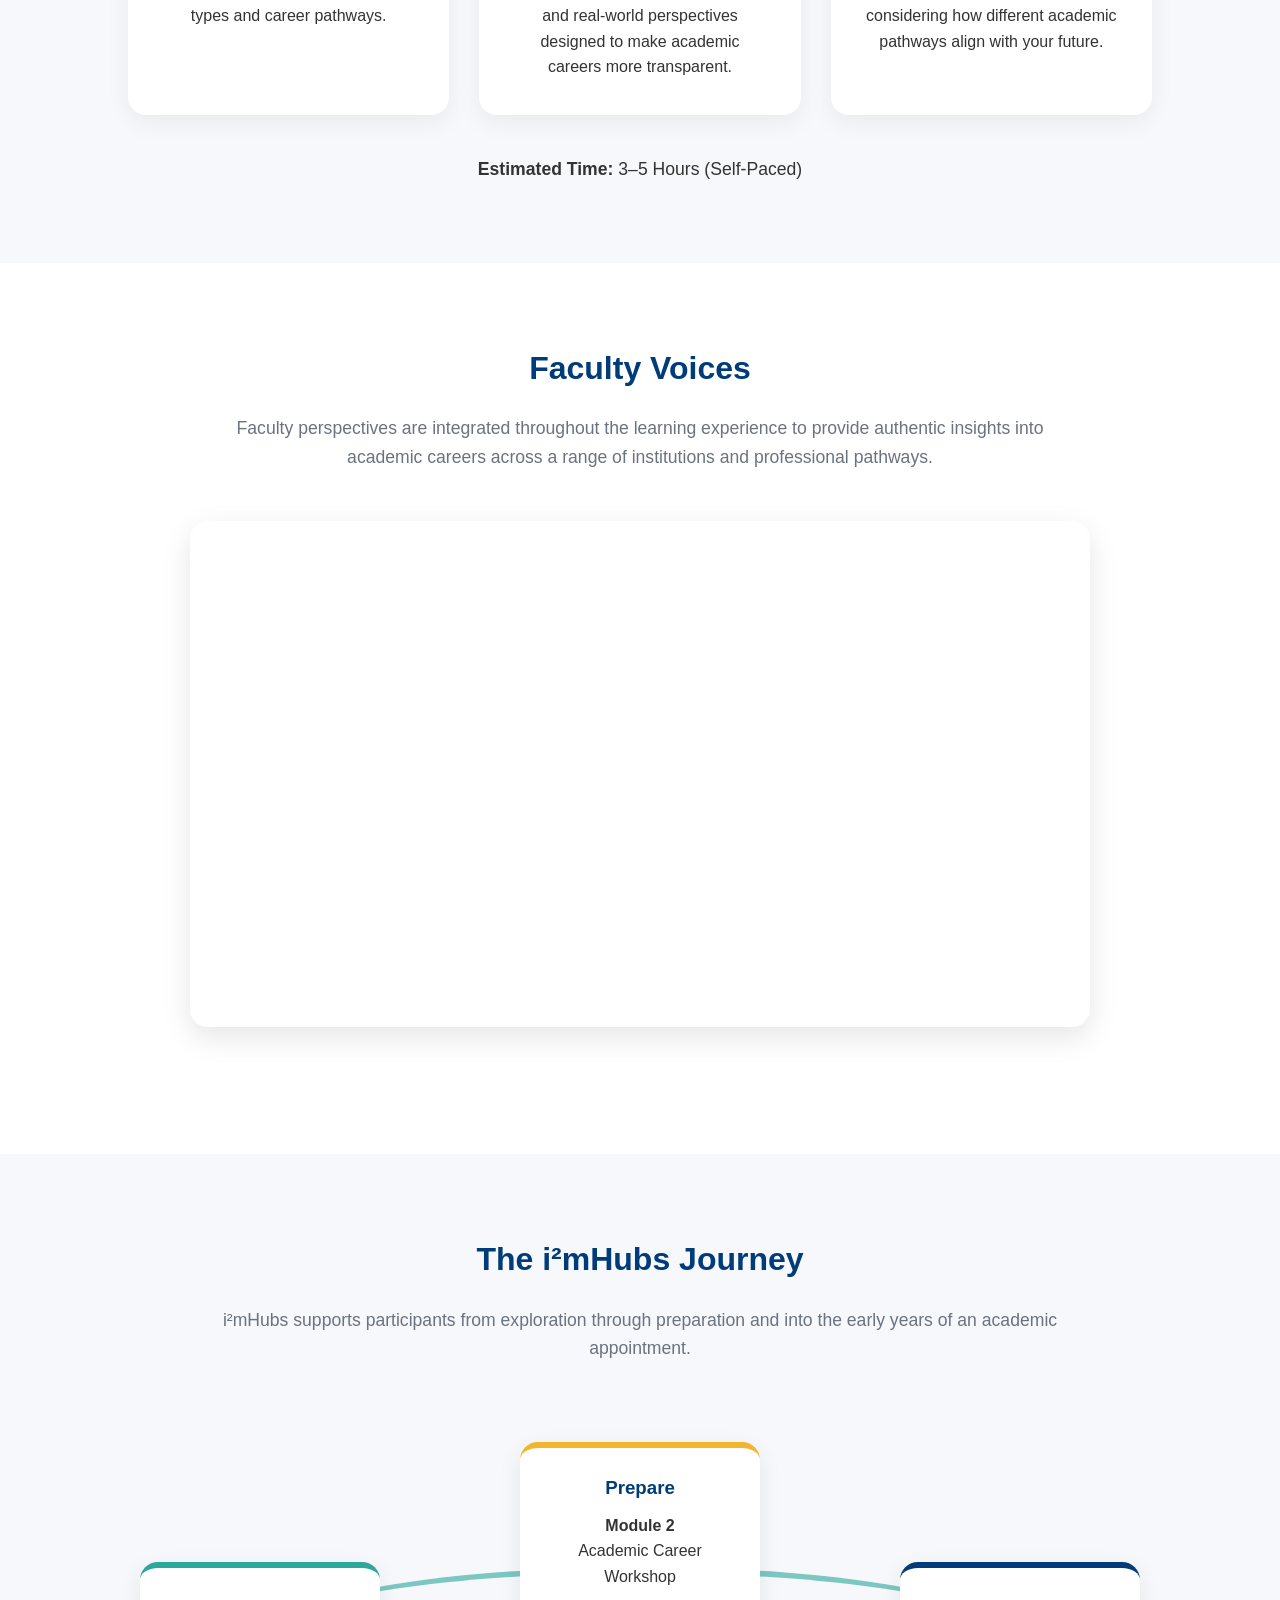
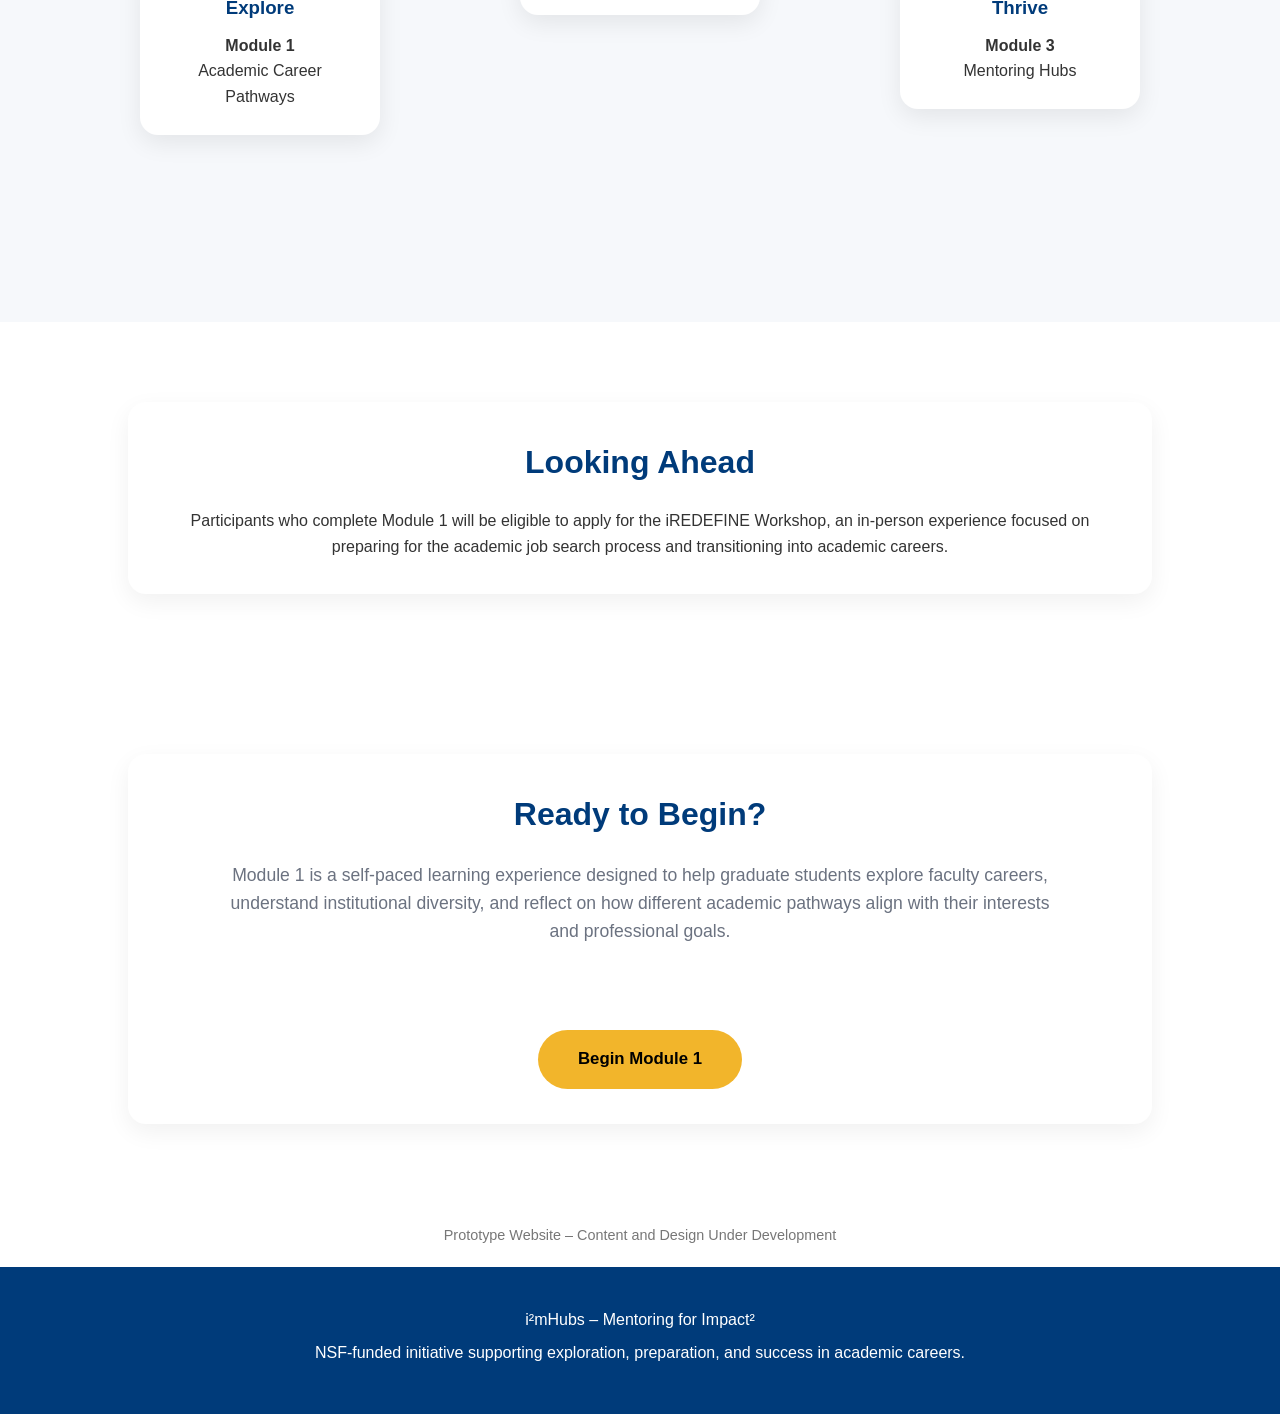
==== commit f19446e8: "Update index.html" ====
--- a/index.html
+++ b/index.html
@@ -7,6 +7,7 @@
     <title>i²mHubs - Exploring Academic Career Pathways</title>
 
     <link rel="stylesheet" href="css/style.css">
+    <link rel="icon" type="image/png" href="images/i2-icon.png">
 </head>
 
 <body>
--- a/css/style.css
+++ b/css/style.css
@@ -34,15 +34,26 @@
 
     padding:15px 50px;
 
-    background:rgba(255,255,255,.96);
-
-    backdrop-filter:blur(8px);
-
-    position:sticky;
+    background:white;
+
+    position:fixed;
+
     top:0;
-    z-index:1000;
+    left:0;
+    right:0;
+
+    z-index:9999;
 
     box-shadow:0 2px 8px rgba(0,0,0,.08);
+}
+
+body{
+    font-family:"Segoe UI", Arial, sans-serif;
+    background:white;
+    color:#333;
+    line-height:1.6;
+
+    padding-top:90px;
 }
 
 .logo img{
@@ -108,6 +119,23 @@
     max-width:800px;
     margin:auto;
 }
+
+/* =========================
+   SMALL HERO
+========================= */
+
+.hero-small{
+    padding:40px 20px 20px 20px;
+    text-align:center;
+}
+
+.hero-small h1{
+    color:var(--navy);
+    font-size:3rem;
+    margin:0 auto;
+    text-align:center;
+}
+
 
 /* =========================
    BUTTON
@@ -572,3 +600,66 @@
 .nsf-logo{
     max-height:110px;
 }
+
+/* =========================
+   VIDEO
+========================= */
+
+.video-container{
+    max-width:900px;
+    margin:40px auto;
+}
+
+.video-container iframe{
+    width:100%;
+    aspect-ratio:16/9;
+
+    border:none;
+
+    border-radius:18px;
+
+    box-shadow:
+        0 10px 30px rgba(0,0,0,.10);
+}
+
+/* =========================
+   MODULE CONTENT
+========================= */
+
+.placeholder-box{
+    margin:30px 0;
+    padding:60px 20px;
+    border:2px dashed #cbd5e1;
+    border-radius:12px;
+    text-align:center;
+    color:#64748b;
+    background:#f8fafc;
+}
+
+.video-placeholder{
+    margin:30px 0;
+    padding:80px 20px;
+    border-radius:12px;
+    background:#e2e8f0;
+    text-align:center;
+    font-weight:600;
+}
+
+.accordion-card{
+    background:white;
+    border-radius:12px;
+    box-shadow:0 5px 20px rgba(0,0,0,.08);
+    padding:20px;
+    margin-bottom:20px;
+}
+
+.accordion-card summary{
+    cursor:pointer;
+    font-weight:700;
+    color:var(--navy);
+    font-size:1.1rem;
+}
+
+.accordion-card p{
+    margin-top:20px;
+}
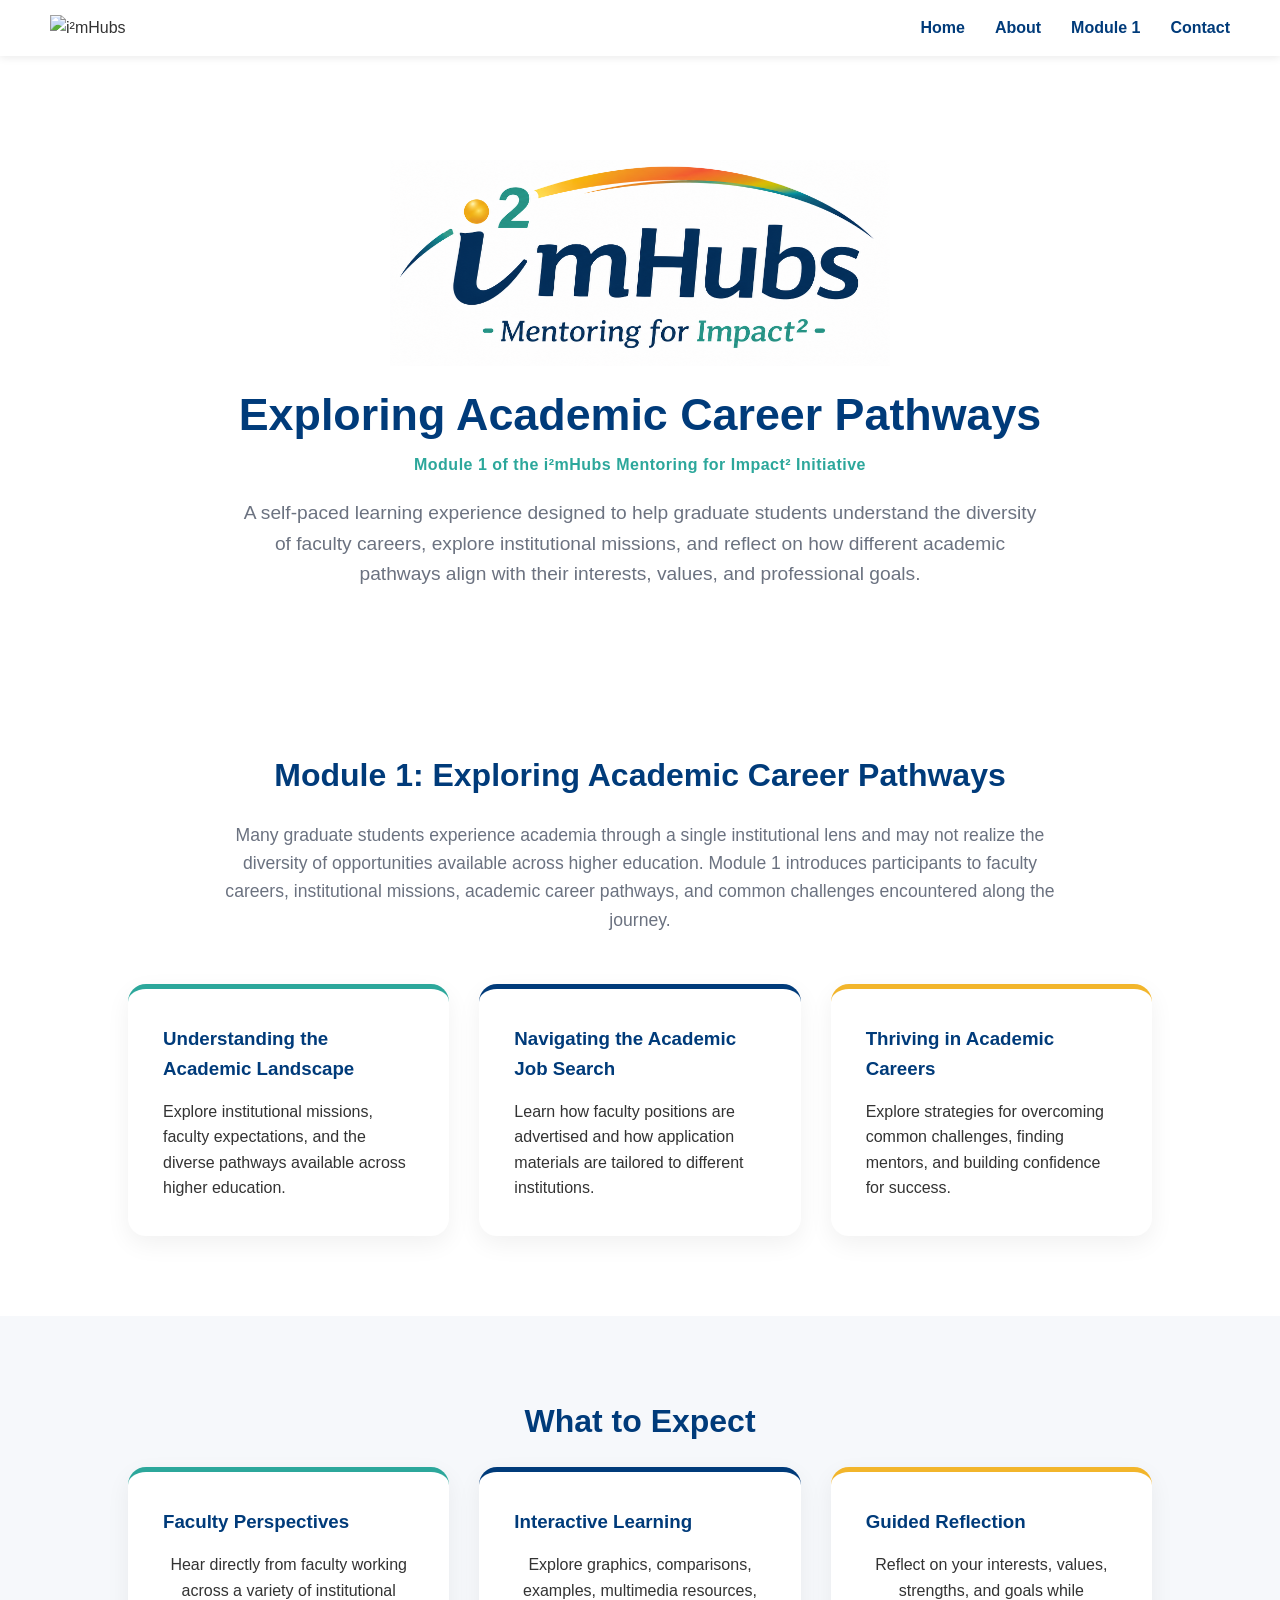
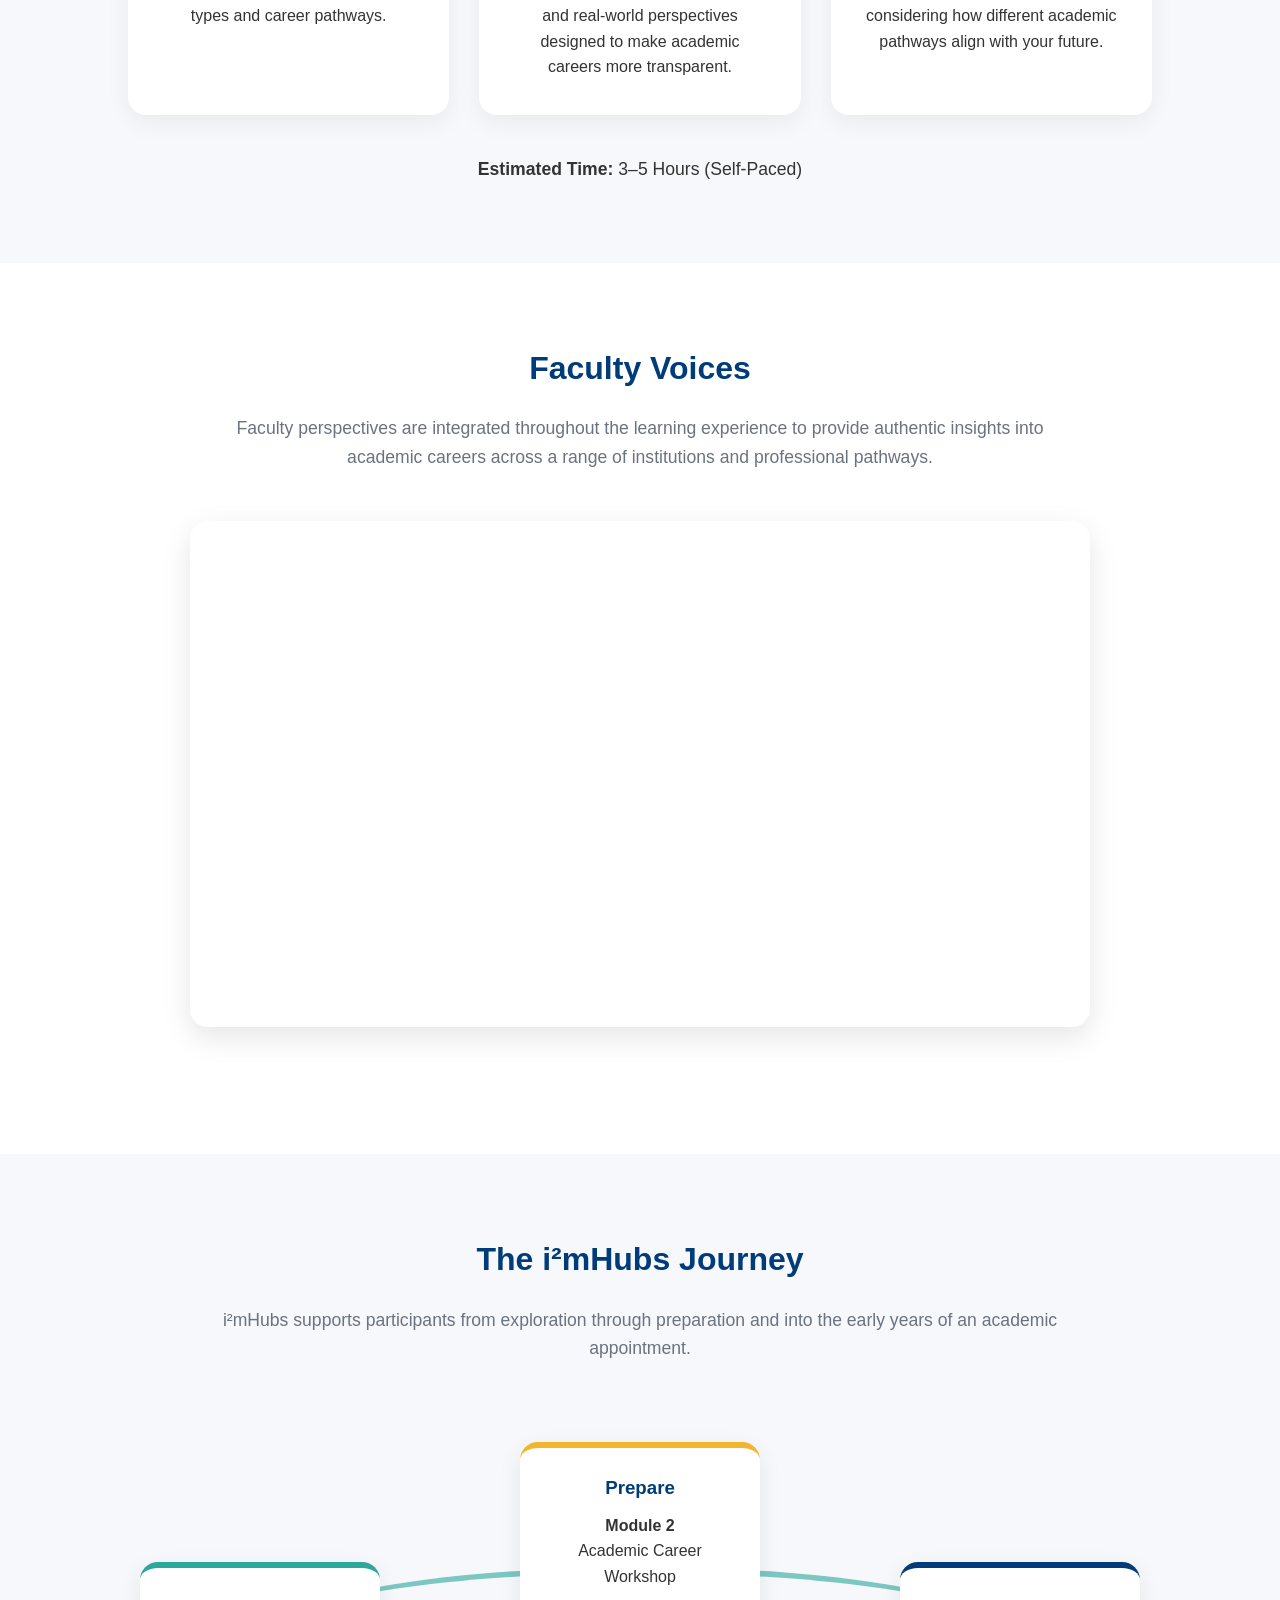
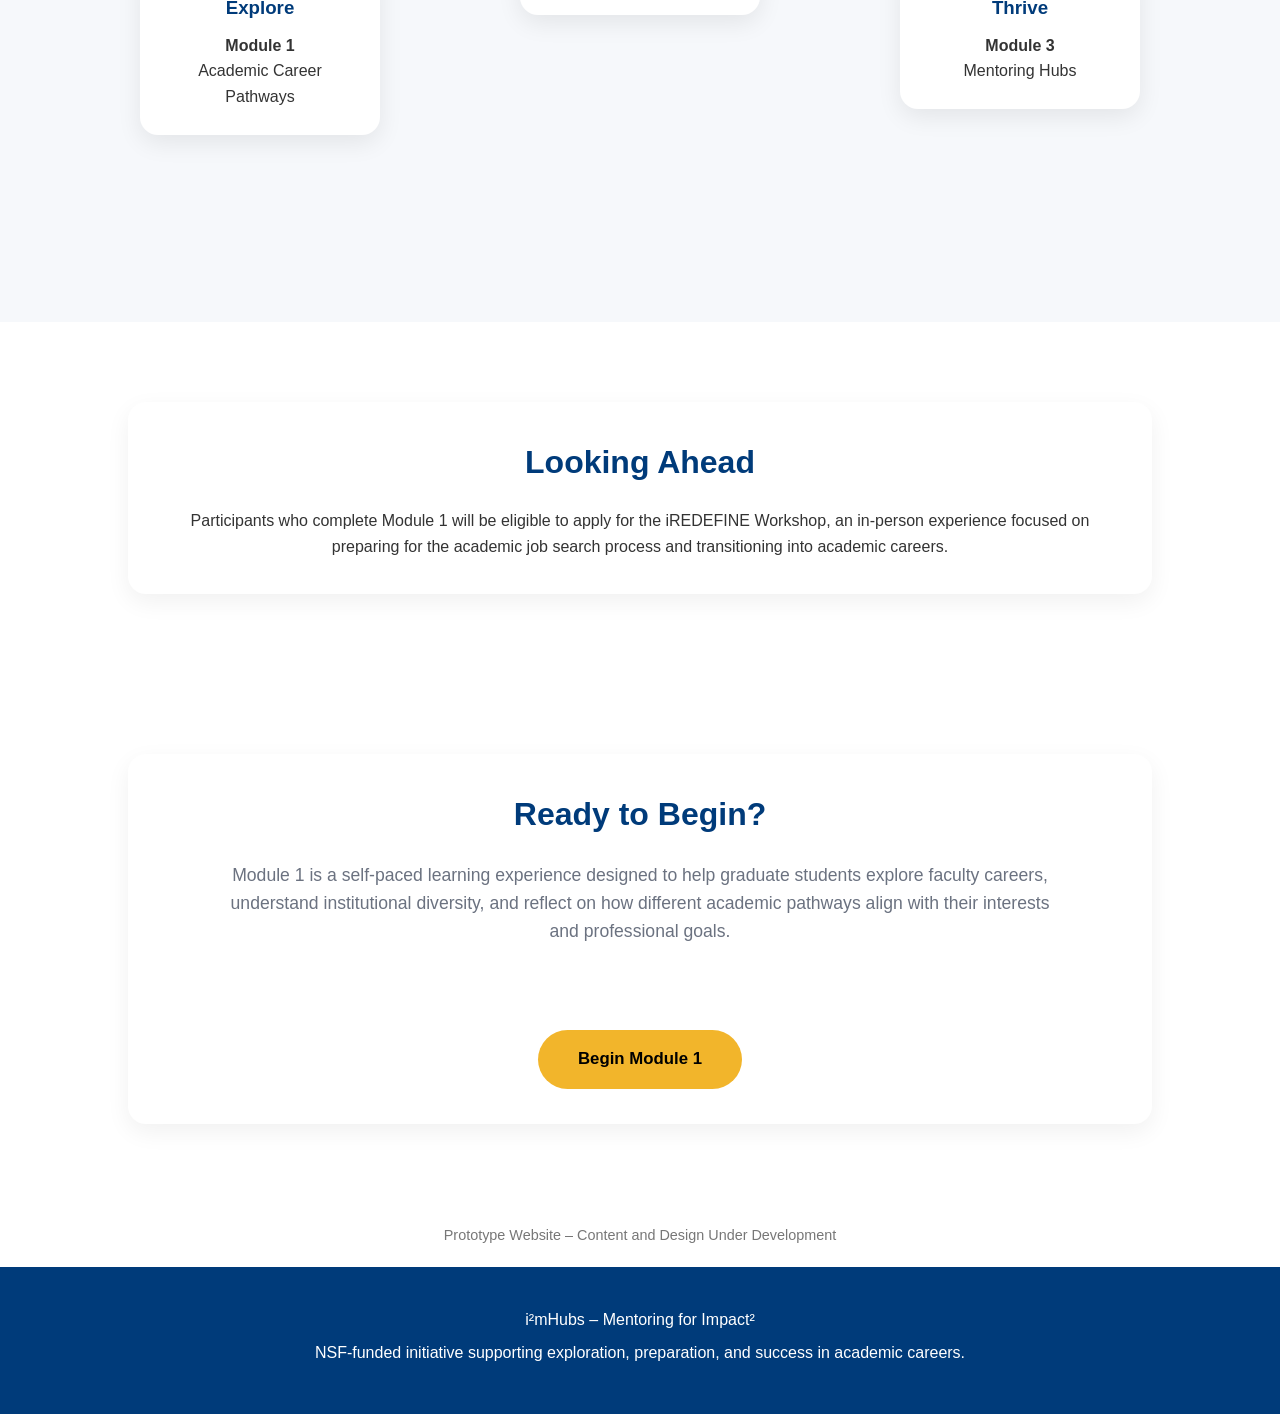
==== commit 911e8968: "Update index.html" ====
--- a/index.html
+++ b/index.html
@@ -7,7 +7,7 @@
     <title>i²mHubs - Exploring Academic Career Pathways</title>
 
     <link rel="stylesheet" href="css/style.css">
-    <link rel="icon" type="image/png" href="images/i2-icon.png">
+    <link rel="icon" type="image/png" href="images/i2-icon.png"> 
 </head>
 
 <body>
@@ -16,7 +16,7 @@
     <nav class="navbar">
 
         <div class="logo">
-            <img src="images/i2-icon.png" alt="i²mHubs">
+            <img src="images/i2-icon-tab.png" alt="i²mHubs">
         </div>
 
         <ul class="nav-links">
--- a/css/style.css
+++ b/css/style.css
@@ -663,3 +663,12 @@
 .accordion-card p{
     margin-top:20px;
 }
+
+.content-image{
+    display:block;
+    width:100%;
+    max-width:900px;
+    margin:30px auto;
+    border-radius:12px;
+    box-shadow:0 5px 20px rgba(0,0,0,.08);
+}
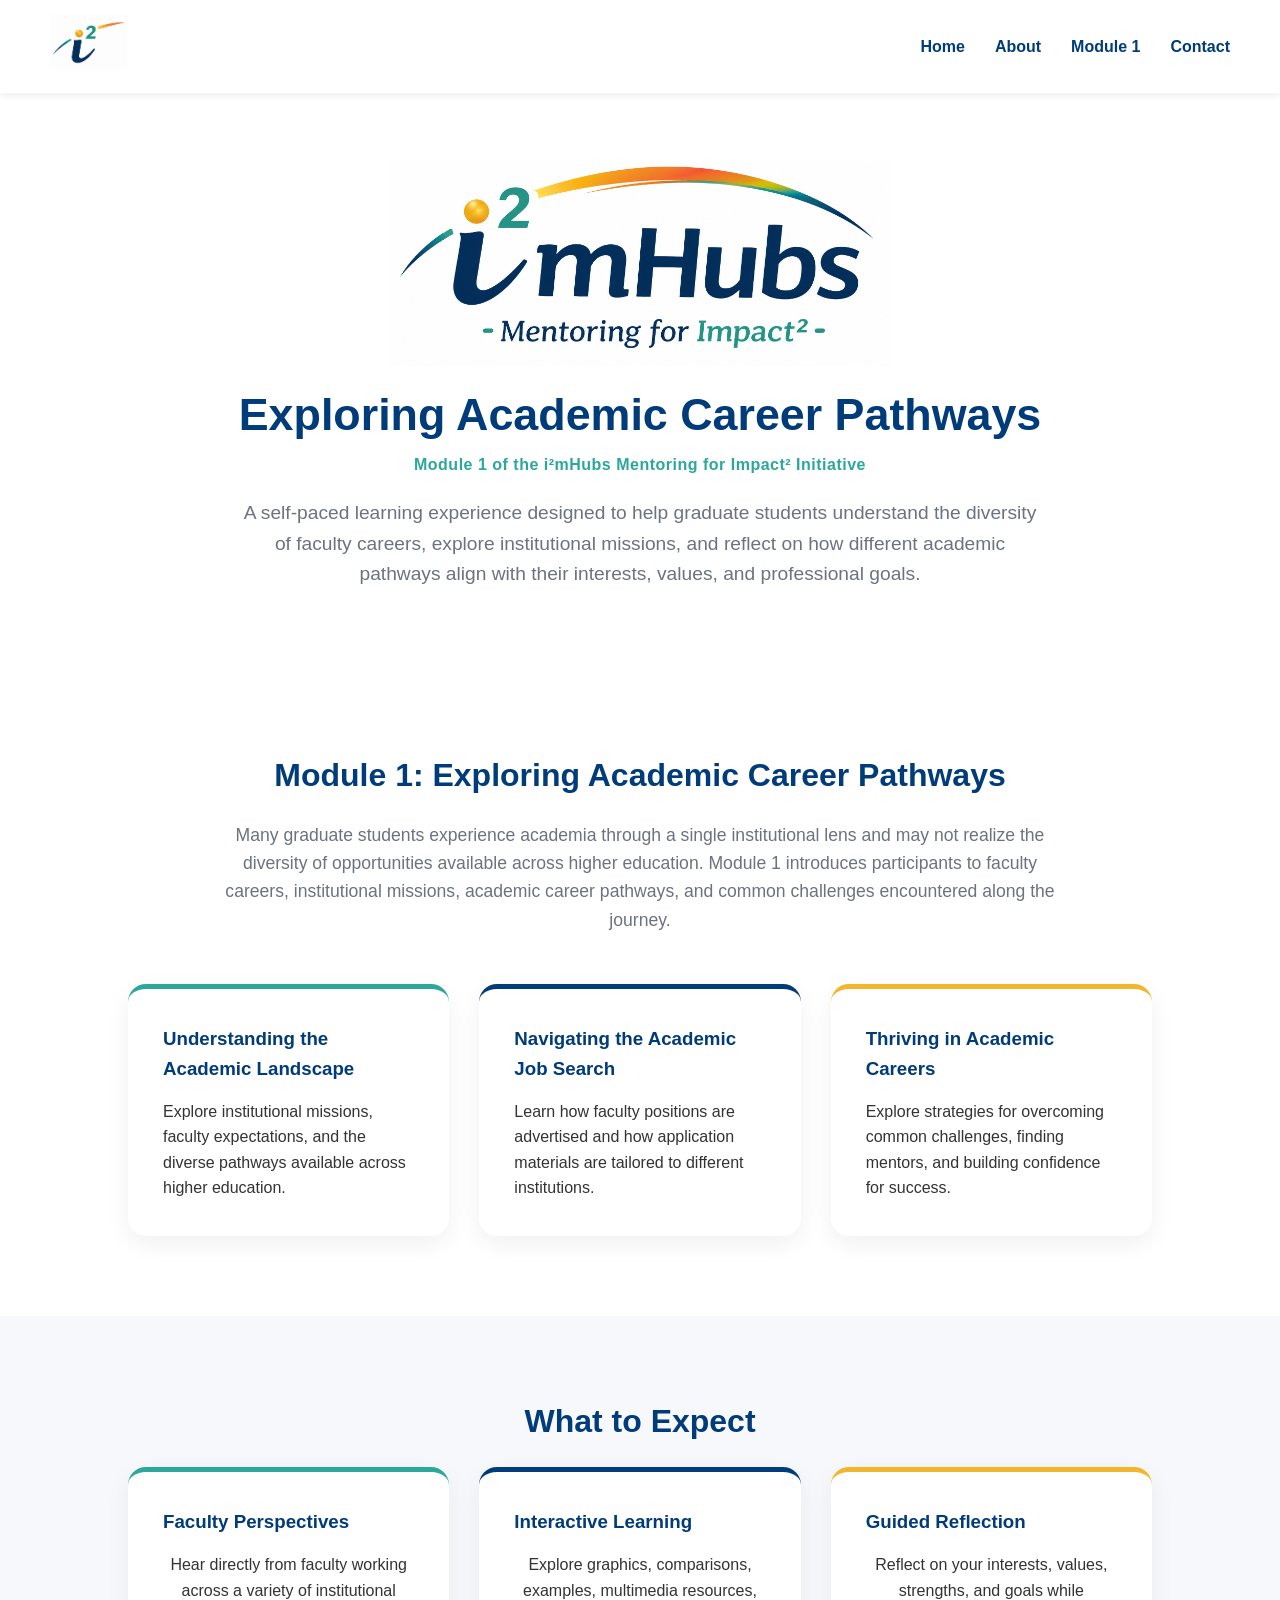
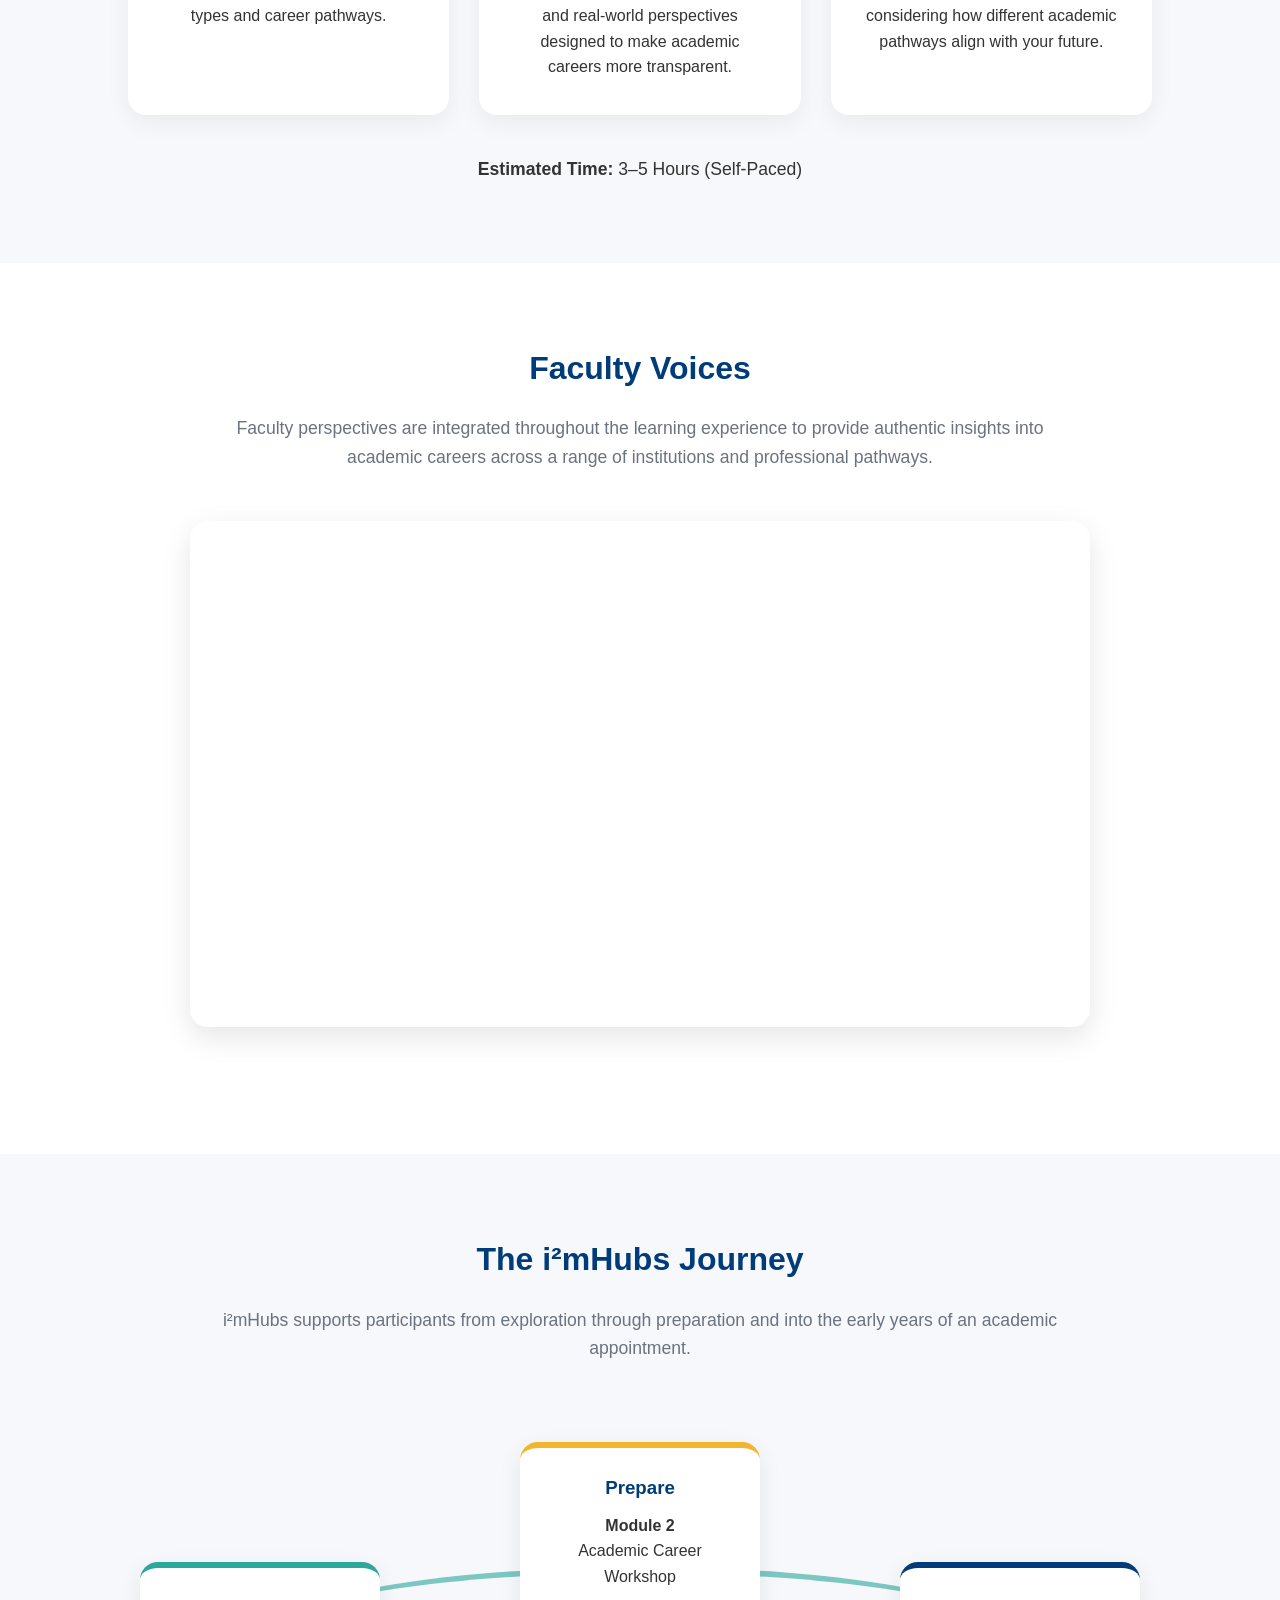
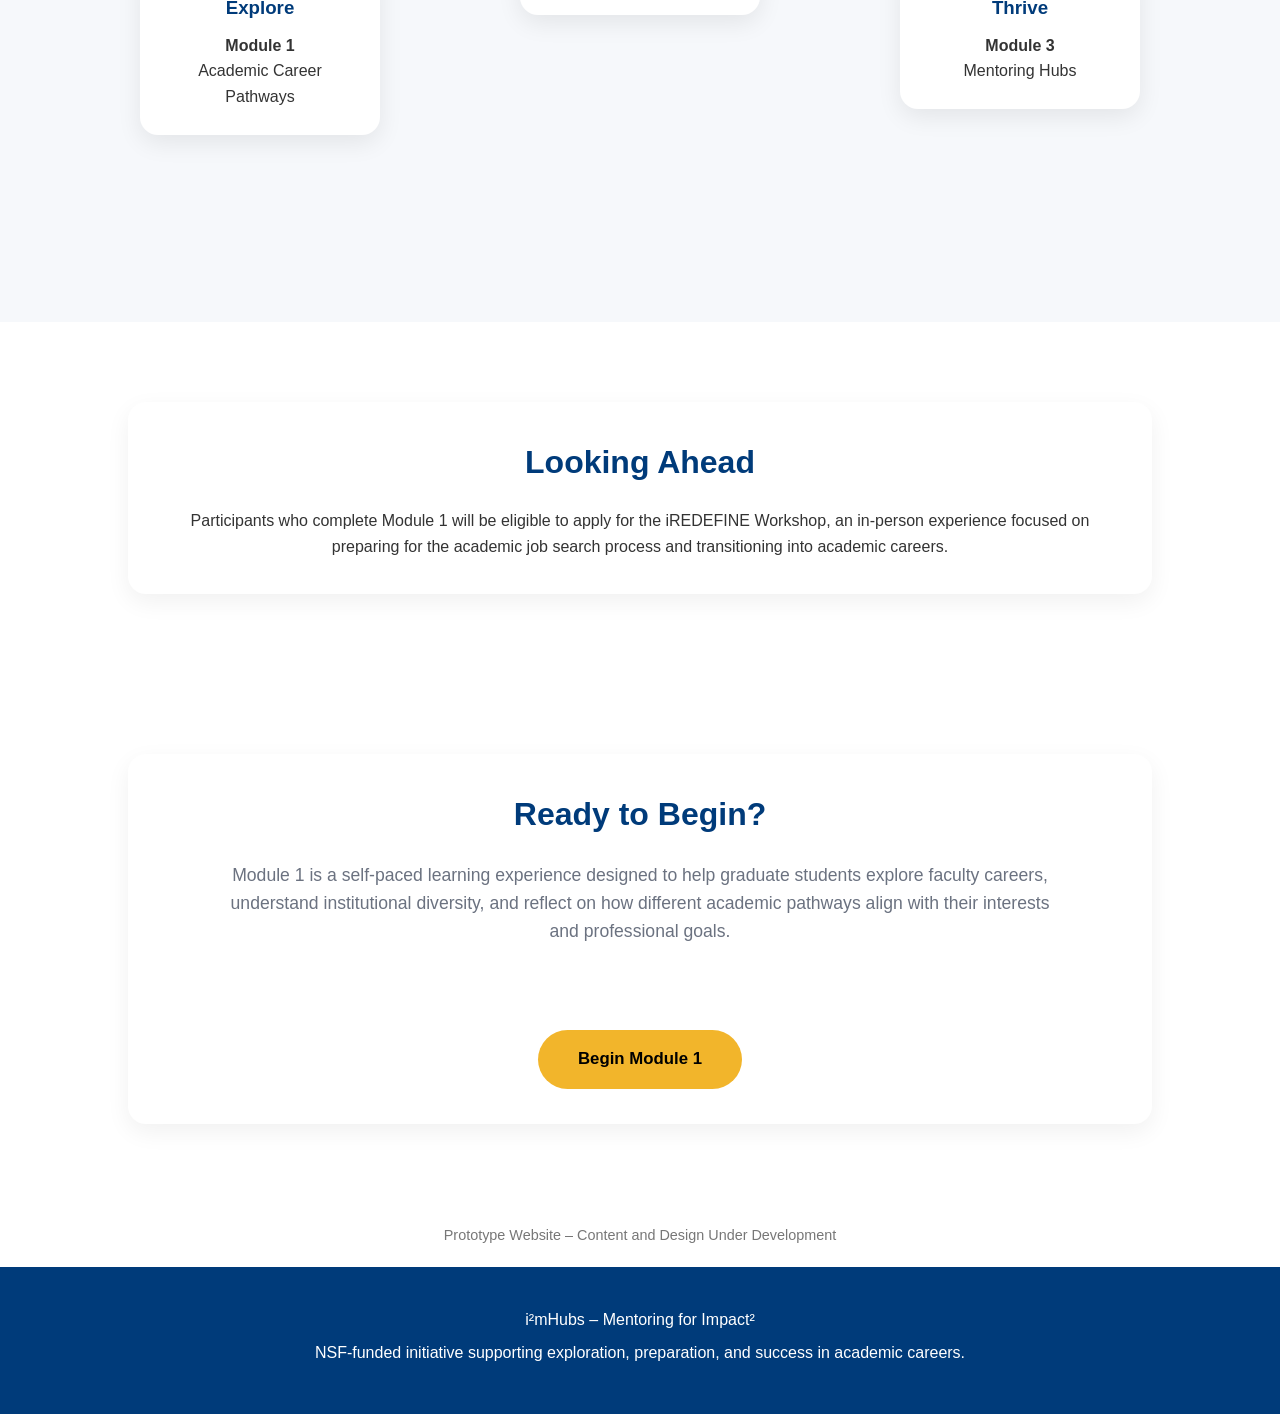
==== commit fe1b9587: "Update index.html" ====
--- a/index.html
+++ b/index.html
@@ -7,7 +7,7 @@
     <title>i²mHubs - Exploring Academic Career Pathways</title>
 
     <link rel="stylesheet" href="css/style.css">
-    <link rel="icon" type="image/png" href="images/i2-icon.png"> 
+    <link rel="icon" type="image/png" href="images/icon-tab.jpg"> 
 </head>
 
 <body>
@@ -16,7 +16,7 @@
     <nav class="navbar">
 
         <div class="logo">
-            <img src="images/i2-icon-tab.png" alt="i²mHubs">
+            <img src="images/i2-icon.png" alt="i²mHubs">
         </div>
 
         <ul class="nav-links">
